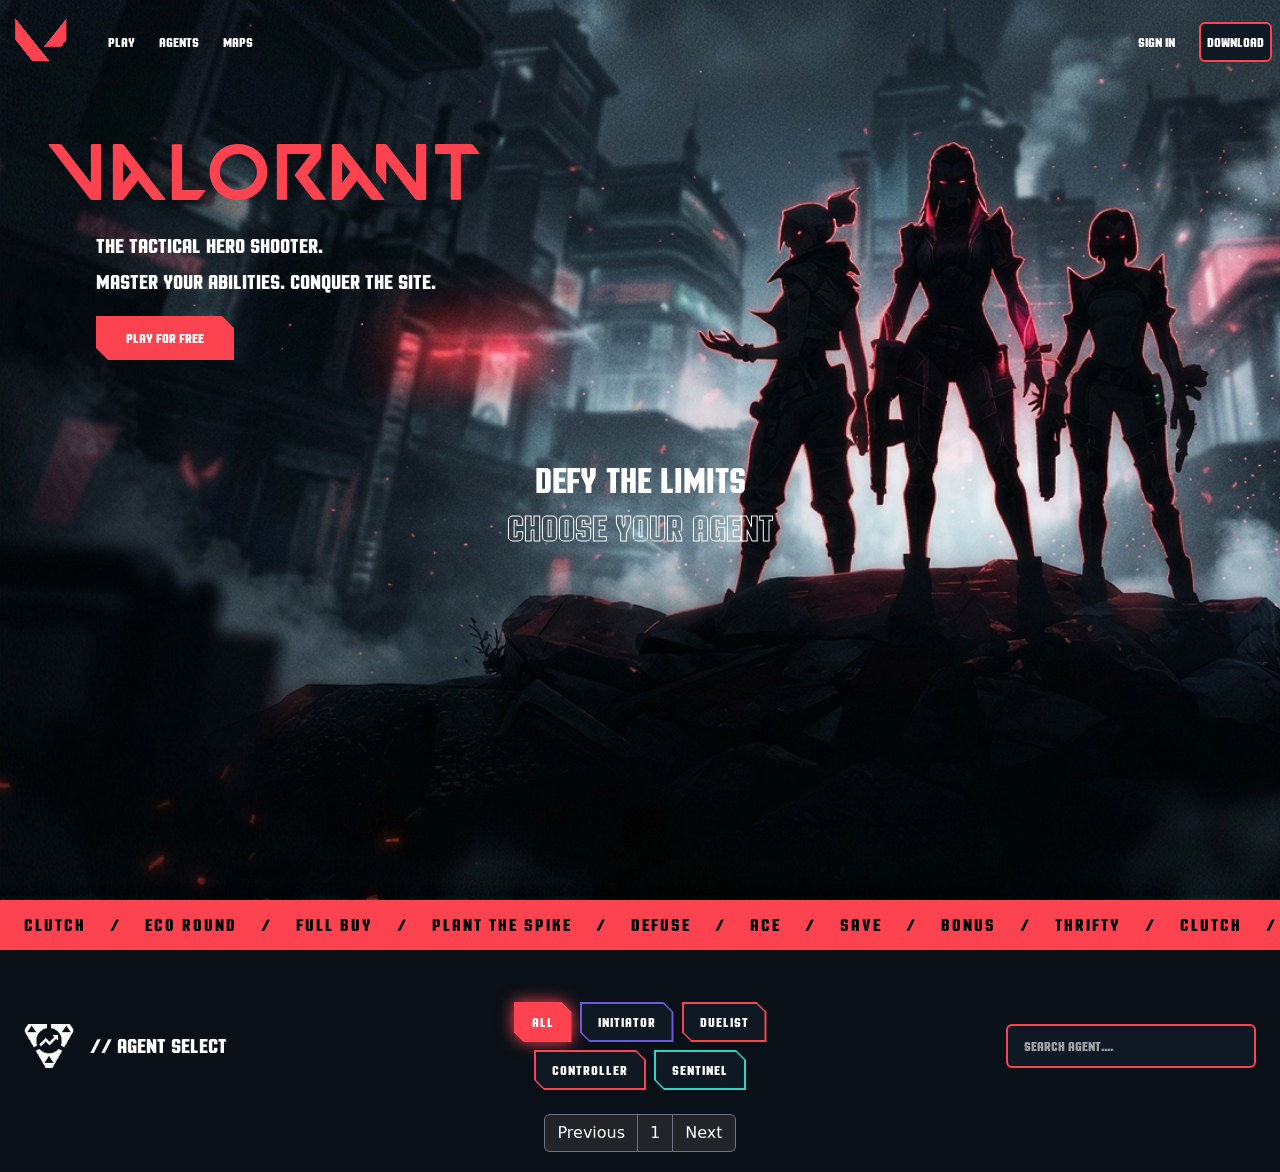
==== API/index.html @ 7e6aedd6 "renamed the folder" ====
<!doctype html>
<html lang="en">

<head>
  <meta charset="utf-8">
  <meta name="viewport" content="width=device-width, initial-scale=1">
  <title>Valorant API</title>
  <link href="https://cdn.jsdelivr.net/npm/bootstrap@5.3.8/dist/css/bootstrap.min.css" rel="stylesheet"
    integrity="sha384-sRIl4kxILFvY47J16cr9ZwB07vP4J8+LH7qKQnuqkuIAvNWLzeN8tE5YBujZqJLB" crossorigin="anonymous">
  <link href="https://fonts.googleapis.com/css2?family=Rajdhani:wght@300;400;500;600;700&display=swap" rel="stylesheet">
  <link rel="stylesheet" href="style.css">

</head>

<body>
  <div class="container-fluid hero-section px-0 overflow-hidden min-vh-100">
    <div class="nav d-flex justify-content-between align-items-center">
      <div class="left-nav d-flex align-items-center gap-4">
        <img src="images/valorant-logo.png">
        <a href="#Play">PLAY</a>
        <a href="#Agents">AGENTS</a>
        <a href="#Maps">MAPS</a>
      </div>

      <div class="right-nav d-flex align-items-center gap-4 p-2">
        <a href="#Signin">SIGN IN</a>
        <button class="download-btn">DOWNLOAD</button>
      </div>
    </div>

    <div class="hero-content p-5">
      <h1 class="title  mb-0">Valorant</h1>
      <p class="fs-4 ps-5 mb-0">THE TACTICAL HERO SHOOTER.</p>
      <p class="fs-4 ps-5 mb-0">MASTER YOUR ABILITIES. CONQUER THE SITE.</p>
      <a href="#play" active class="play text-decoration-none">PLAY FOR FREE</a>
    </div>

    <div class="hero-bottom text-center">
      <h1 class="text-white mb-0" style="font-family: 'Motion-control';">DEFY THE LIMITS</h1>
      <h1 class="outline">CHOOSE YOUR AGENT</h1>
    </div>
  </div>

  <div class="horizontal-scroll-section mb-5">
    <div class="horizontal-track">
      <div class="horizontal-content">
        <span>CLUTCH</span> <span class="slash">/</span>
        <span>ECO ROUND</span> <span class="slash">/</span>
        <span>FULL BUY</span> <span class="slash">/</span>
        <span>PLANT THE SPIKE</span> <span class="slash">/</span>
        <span>DEFUSE</span> <span class="slash">/</span>
        <span>ACE</span> <span class="slash">/</span>
        <span>SAVE</span> <span class="slash">/</span>
        <span>BONUS</span> <span class="slash">/</span>
        <span>THRIFTY</span> <span class="slash">/</span>
      </div>

      <div class="horizontal-content">
        <span>CLUTCH</span> <span class="slash">/</span>
        <span>ECO ROUND</span> <span class="slash">/</span>
        <span>FULL BUY</span> <span class="slash">/</span>
        <span>PLANT THE SPIKE</span> <span class="slash">/</span>
        <span>DEFUSE</span> <span class="slash">/</span>
        <span>ACE</span> <span class="slash">/</span>
        <span>SAVE</span> <span class="slash">/</span>
        <span>BONUS</span> <span class="slash">/</span>
        <span>THRIFTY</span> <span class="slash">/</span>
      </div>
    </div>
  </div>

  <div class="agent-select container-fluid px-4 py-1">
    <div class="row align-items-center g-3">

      <div class="col-4 d-flex align-items-center gap-3">
        <img src="images/spike.png" style="width: 50px; height: 50px;">
        <h1 class="mb-0 text-white" style="font-family: 'Motion-control'; font-size: 1.5rem;">// AGENT SELECT</h1>
      </div>

      <div class="col-4">
        <div class="role-wrap d-flex flex-wrap justify-content-center gap-2 mx-auto" style="max-width: 360px;">
          <button class="role-btn active" data-role="all"><span>ALL</span></button>
          <button class="role-btn initiator" data-role="initiator"><span>INITIATOR</span></button>
          <button class="role-btn duelist" data-role="duelist"><span>DUELIST</span></button>
          <button class="role-btn controller" data-role="controller"><span>CONTROLLER</span></button>
          <button class="role-btn sentinel" data-role="sentinel"><span>SENTINEL</span></button>
        </div>
      </div>

      <div class="col-4 d-flex">
        <input type="search" class="form-control agent-search ms-auto" id="search" placeholder="SEARCH AGENT....">
      </div>

      <div class="container mt-4">
        <div class="row g-4" id="parent">

        </div>

        <nav class="mt-4 d-flex justify-content-center">
          <ul class="pagination">
            <li class="page-item"><a class="page-link bg-dark text-white border-secondary" style="cursor: pointer;"
                onclick="prev()">Previous</a></li>
            <li class="page-item"><a class="page-link bg-dark text-white border-secondary" id="currentpage">1</a></li>
            <li class="page-item"><a class="page-link bg-dark text-white border-secondary" style="cursor: pointer;"
                onclick="next()">Next</a></li>
          </ul>
        </nav>
      </div>
    </div>
  </div>

  <div class="modal fade" id="agentModal" tabindex="-1" aria-hidden="true">
    <div class="modal-dialog modal-dialog-centered modal-lg">
      <div class="modal-content agent-modal" id="agentModalContent">

        <button class="close-x" data-bs-dismiss="modal">X</button>

        <div class="row g-0 align-items-center">

          <div class="col-5">
            <div class="modal-portrait">
              <div class="bg-name" id="mBgName"></div>
              <img id="mPortrait" src="" alt="">
            </div>
          </div>

          <div class="col-7 p-4 pe-5">
            <div class="d-flex align-items-center gap-3 mb-2">
              <div class="role-pill">
                <img id="mRoleIcon" src="" alt="">
                <span id="mRole"></span>
              </div>
              <div class="agent-no" id="mNumber"></div>
            </div>

            <h2 class="m-name" id="mName"></h2>
            <p class="m-desc" id="mDesc"></p>

            <div class="m-heading">// Tactical Abilities</div>
            <div class="ability-row" id="mAbilityRow"></div>

            <div class="ability-info">
              <div class="d-flex justify-content-between align-items-center mb-2">
                <div class="ability-name" id="mAbilityName"></div>
                <div class="ability-tag" id="mAbilityTag"></div>
              </div>
              <p class="ability-desc" id="mAbilityDesc"></p>
            </div>
          </div>

        </div>
      </div>
    </div>
  </div>

  <script src="https://cdn.jsdelivr.net/npm/bootstrap@5.3.8/dist/js/bootstrap.bundle.min.js"
    integrity="sha384-FKyoEForCGlyvwx9Hj09JcYn3nv7wiPVlz7YYwJrWVcXK/BmnVDxM+D2scQbITxI"
    crossorigin="anonymous"></script>

  <script src="index.js"></script>
</body>

</html>
---- API/style.css ----
* {
    padding: 0;
    margin: 0;
}

body {
    background-color: #0A1017;
}

body::-webkit-scrollbar {
    display: none;
}

@font-face {
    font-family: 'Motion-control';
    src: url('fonts/motion-control/MotionControl-Bold.otf') format('opentype');
}

@font-face {
    font-family: 'Valorant';
    src: url('fonts/valorant/Valorant Font.ttf') format('truetype');
}

.rajdhani-regular {
    font-family: "Rajdhani", sans-serif;
    font-weight: 400;
    font-style: normal;
}

.hero-section {
    background-image: url("images/hero-bg.png");
    background-size: cover;
}

.nav a {
    font-family: 'Motion-control';
    text-decoration: none;
    color: white;
    font-size: 1rem;
    position: relative;
}

.nav a::after {
    content: "";
    position: absolute;
    width: 0;
    height: 2px;
    bottom: -1px;
    left: 0;
    background-color: #FE4350;
    transition: width 0.3s ease-in-out;
}

.nav a:hover::after {
    width: 100%;
}

.download-btn {
    display: inline-block;
    background-color: #0f1923;
    color: #ffffff;
    font-family: 'Motion-control';
    font-size: 1rem;
    padding: 6px;
    border: 2px solid #FE4350;
    border-radius: 6px;
    text-align: center;
    transition: all 0.2s ease-in-out;
}

.download-btn:hover {
    background-color: #FE4350;
    color: #ffffff;
}

.title {
    font-family: 'Valorant';
    font-size: 5rem;
    color: #FE4350;
}

p {
    font-family: 'Motion-control';
    color: white;
}

.play {
    display: inline-block;
    background-color: #FE4350;
    color: #ffffff;
    font-family: 'Motion-control';
    margin-top: 1rem;
    margin-left: 3rem;
    font-size: 1rem;
    padding: 10px 30px;
    text-align: center;
    clip-path: polygon(0 0, calc(100% - 12px) 0, 100% 12px, 100% 100%, 12px 100%, 0 calc(100% - 12px));
    transition: background-color 0.2s ease-in-out, transform 0.2s ease-in-out;
}


.hero-bottom {
    margin-top: 3rem;
}

.outline {
    font-family: 'Motion-control';
    color: transparent;
    -webkit-text-stroke: 1px #ffffff;
}

.horizontal-scroll-section {
    background-color: #FE4350;
    overflow: hidden;
    white-space: nowrap;
    padding: 10px 0;
    width: 100%;
}

.horizontal-track {
    display: flex;
    width: max-content;
    animation: marquee 18s linear infinite;
}

.horizontal-content {
    display: flex;
    align-items: center;
    gap: 1.5rem;
    font-family: 'Motion-control';
    font-size: 1.25rem;
    color: black;
    letter-spacing: 2px;
    flex-shrink: 0;
    padding-left: 1.5rem;
}

@keyframes marquee {
    0% {
        transform: translateX(0%);
    }

    100% {
        transform: translateX(-10%);
    }
}

.role-btn {
    --c: #FE4350;
    --cut: 10px;
    --shape: polygon(0 0,
            calc(100% - var(--cut)) 0,
            100% var(--cut),
            100% 100%,
            var(--cut) 100%,
            0 calc(100% - var(--cut)));

    position: relative;
    isolation: isolate;
    display: inline-flex;
    align-items: center;
    gap: 8px;
    padding: 8px 18px;
    background: transparent;
    border: none;
    color: #ffffff;
    font-family: 'Motion-control';
    font-size: 1rem;
    letter-spacing: 1px;
    transition: filter 0.2s ease-in-out;
}

.role-btn::before {
    content: "";
    position: absolute;
    inset: 0;
    z-index: -2;
    background: var(--c);
    clip-path: var(--shape);
}

.role-btn::after {
    content: "";
    position: absolute;
    inset: 2px;
    z-index: -1;
    background: #0f1923;
    clip-path: polygon(0 0,
            calc(100% - 8px) 0,
            100% 8px,
            100% 100%,
            8px 100%,
            0 calc(100% - 8px));
    transition: background 0.2s ease-in-out;
}

.role-btn img {
    height: 20px;
}

.role-btn.initiator {
    --c: #6b5bd6;
}

.role-btn.duelist {
    --c: #FE4350;
}

.role-btn.controller {
    --c: #FE4350;
}

.role-btn.sentinel {
    --c: #2fd4c4;
}

.role-btn:hover {
    filter: drop-shadow(0 0 6px var(--c));
}

.role-btn.active::after {
    background: var(--c);
}

.role-btn.active {
    filter: drop-shadow(0 0 8px var(--c));
}

.agent-search {
  width: 250px; 
  height: auto;
  background-color: #0f1923;
  color: #ffffff;
  font-family: 'Motion-control', sans-serif;
  font-size: 1rem;
  padding: 8px 16px;
  border: 2px solid #FE4350;
  border-radius: 6px;
  transition: all 0.2s ease-in-out;
}

.agent-search::placeholder {
  color: rgba(255, 255, 255, 0.6);
  font-family: 'Motion-control', sans-serif;
}

.agent-search:focus {
  background-color: #0f1923;
  color: #ffffff;
  border-color: #FE4350;
  box-shadow: 0 0 10px rgba(254, 67, 80, 0.5);
  outline: none;
}

.agent-card {
    position: relative;
    overflow: hidden;
    aspect-ratio: 3 / 4;
    border: 1px solid var(--role);
    border-radius: 4px;
    cursor: pointer;
    background:
        linear-gradient(120deg, transparent 0 30%, var(--accent-soft) 30% 75%, transparent 75% 100%),
        #181b24;
}

.agent-card .bg-name {
    position: absolute;
    top: 0;
    right: 6px;
    height: 100%;
    display: flex;
    justify-content: center;
    align-items: center;
    writing-mode: vertical-rl;
    font-size: 3.6rem;
    font-weight: 800;
    line-height: 1;
    letter-spacing: 0.05em;
    text-transform: uppercase;
    color: transparent;
    -webkit-text-stroke: 1px rgba(255, 255, 255, 0.35);
    z-index: 1;
    opacity: 50%;
}

.agent-card .agent-img {
    position: absolute;
    bottom: 0;
    left: 50%;
    transform: translateX(-50%);
    height: 100%;
    width: auto;
    max-width: none;
    z-index: 2;
}

.agent-card .role {
    position: absolute;
    top: 12px;
    right: 14px;
    display: flex;
    align-items: center;
    gap: 6px;
    color: #fff;
    font-weight: 800;
    letter-spacing: 0.05em;
    text-transform: uppercase;
    text-shadow: 0 2px 6px rgba(0, 0, 0, 0.6);
    z-index: 3;
}

.agent-card .role-icon {
    width: 18px;
    height: 18px;
    filter: brightness(0) invert(1);
}

.agent-card .name {
    position: absolute;
    left: 10px;
    bottom: 10px;
    color: #fff;
    font-size: 1.4rem;
    font-weight: 800;
    text-transform: uppercase;
    padding-bottom: 2px;
    border-bottom: 3px solid var(--accent);
    text-shadow: 0 2px 6px rgba(0, 0, 0, 0.6);
    z-index: 3;
}

.agent-modal {
    position: relative;
    overflow: hidden;
    color: #fff;
    border: 1px solid var(--role);
    border-radius: 8px;
    background:
        radial-gradient(circle at 20% 30%, var(--accent-soft), transparent 55%),
        #12151d;
}

.agent-modal .close-x {
    position: absolute;
    top: 14px;
    right: 20px;
    z-index: 5;
    background: none;
    border: none;
    color: #fff;
    font-family: 'Motion-control';
    font-size: 1.3rem;
}

.agent-modal .close-x:hover {
    color: var(--role);
}

.agent-modal .sound-btn {
    position: absolute;
    top: 14px;
    left: 18px;
    z-index: 5;
    background: none;
    border: none;
    opacity: 0.9;
    transition: transform 0.15s ease-in-out;
}

.agent-modal .sound-btn:hover {
    transform: scale(1.1);
}

.modal-portrait {
    position: relative;
    height: 420px;
    overflow: hidden;
}

.modal-portrait .bg-name {
    position: absolute;
    top: 0;
    right: 6px;
    height: 100%;
    display: flex;
    justify-content: center;
    align-items: center;
    writing-mode: vertical-rl;
    font-family: 'Motion-control';
    font-size: 3.2rem;
    letter-spacing: 0.05em;
    text-transform: uppercase;
    color: transparent;
    -webkit-text-stroke: 1px rgba(255, 255, 255, 0.35);
    z-index: 1;
}

.modal-portrait img {
    position: absolute;
    bottom: 0;
    left: 50%;
    transform: translateX(-50%);
    height: 95%;
    width: auto;
    max-width: none;
    z-index: 2;
}

.role-pill {
    display: inline-flex;
    align-items: center;
    gap: 6px;
    padding: 3px 12px;
    border: 1px solid var(--role);
    border-radius: 6px;
    background: #0f1923;
    font-family: 'Motion-control';
    font-size: 0.8rem;
    letter-spacing: 0.05em;
    text-transform: uppercase;
}

.role-pill img {
    width: 16px;
    height: 16px;
    filter: brightness(0) invert(1);
}

.agent-no {
    font-family: 'Motion-control';
    font-size: 1.2rem;
    color: #9aa3b2;
}

.m-name {
    font-family: 'Motion-control';
    font-size: 2rem;
    text-transform: uppercase;
    margin-bottom: 10px;
}

.m-desc {
    font-size: 0.8rem;
    line-height: 1.5;
    color: #b6bcc8;
    margin-bottom: 18px;
    font-family: "Rajdhani", sans-serif;
}

.m-heading {
    font-family: 'Motion-control';
    font-size: 1.3rem;
    margin-bottom: 14px;
}

.ability-row {
    display: flex;
    justify-content: center;
    gap: 18px;
    margin-bottom: 18px;
}

.ability-icon {
    width: 54px;
    height: 54px;
    padding: 8px;
    border: 2px solid transparent;
    border-radius: 50%;
    cursor: pointer;
    opacity: 0.55;
    transition: all 0.2s ease-in-out;
}

.ability-icon:hover {
    opacity: 1;
}

.ability-icon.active {
    opacity: 1;
    border-color: #fff;
    box-shadow: 0 0 14px var(--role);
}

.ability-info {
    padding: 0 8px;
}

.ability-name {
    font-family: 'Motion-control';
    font-size: 1rem;
    letter-spacing: 0.05em;
    text-transform: uppercase;
}

.ability-tag {
    padding: 2px 16px;
    border-radius: 6px;
    background: #2a2d38;
    font-family: 'Motion-control';
    font-size: 0.85rem;
    letter-spacing: 0.05em;
}

.ability-tag.ultimate {
    background: #FE4350;
    box-shadow: 0 0 12px #FE4350;
}

.ability-desc {
    font-size: 0.72rem;
    line-height: 1.5;
    color: #b6bcc8;
    font-family: "Rajdhani", sans-serif;
}
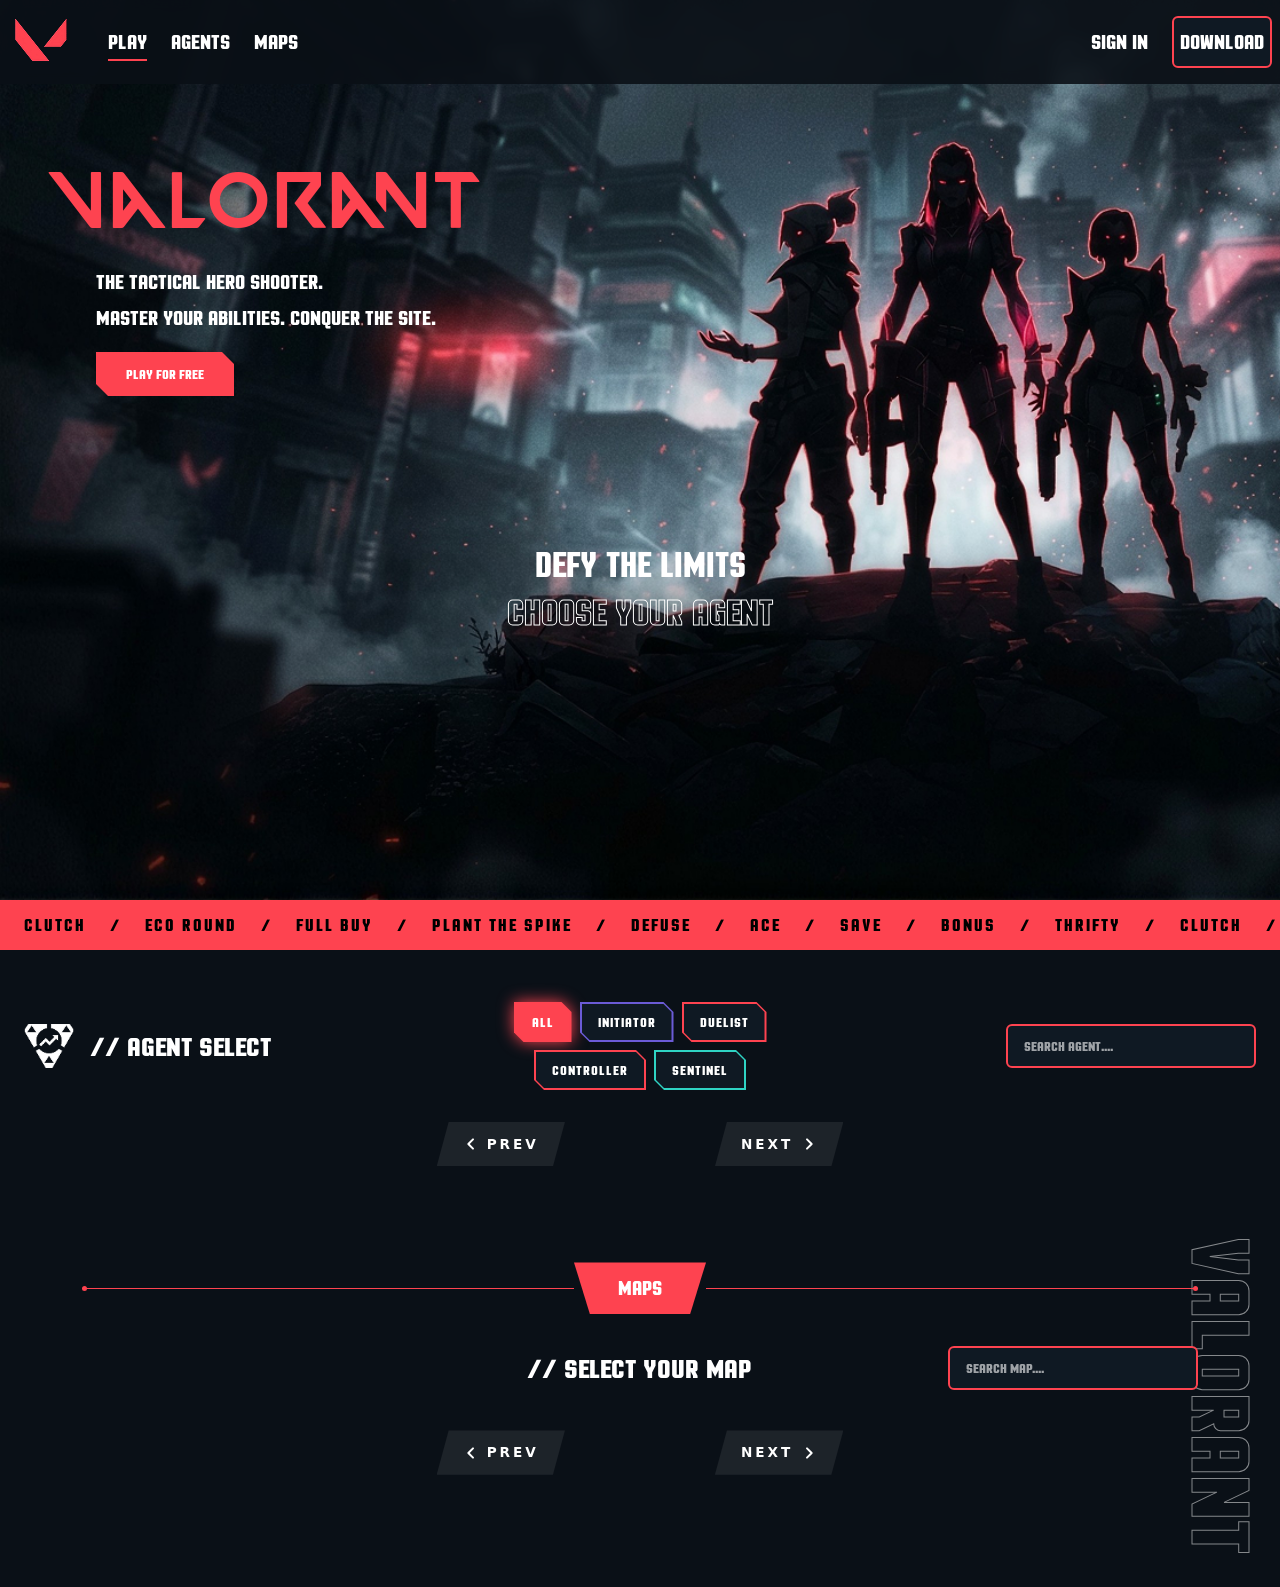
==== commit e39bea36: "finish map section" ====
--- a/API/index.html
+++ b/API/index.html
@@ -13,7 +13,7 @@
 </head>
 
 <body>
-  <div class="container-fluid hero-section px-0 overflow-hidden min-vh-100">
+  <div class="container-fluid hero-section px-0 overflow-hidden min-vh-100" id="Play">
     <div class="nav d-flex justify-content-between align-items-center">
       <div class="left-nav d-flex align-items-center gap-4">
         <img src="images/valorant-logo.png">
@@ -29,10 +29,10 @@
     </div>
 
     <div class="hero-content p-5">
-      <h1 class="title  mb-0">Valorant</h1>
+      <h1 class="title  mt-5">Valorant</h1>
       <p class="fs-4 ps-5 mb-0">THE TACTICAL HERO SHOOTER.</p>
       <p class="fs-4 ps-5 mb-0">MASTER YOUR ABILITIES. CONQUER THE SITE.</p>
-      <a href="#play" active class="play text-decoration-none">PLAY FOR FREE</a>
+      <a href="#Agents" class="play text-decoration-none">PLAY FOR FREE</a>
     </div>
 
     <div class="hero-bottom text-center">
@@ -69,12 +69,12 @@
     </div>
   </div>
 
-  <div class="agent-select container-fluid px-4 py-1">
+  <div class="agent-select container-fluid px-4 py-1" id="Agents">
     <div class="row align-items-center g-3">
 
       <div class="col-4 d-flex align-items-center gap-3">
         <img src="images/spike.png" style="width: 50px; height: 50px;">
-        <h1 class="mb-0 text-white" style="font-family: 'Motion-control'; font-size: 1.5rem;">// AGENT SELECT</h1>
+        <h1 class="mb-0 text-white" style="font-family: 'Motion-control'; font-size: 2rem;">// AGENT SELECT</h1>
       </div>
 
       <div class="col-4">
@@ -96,15 +96,65 @@
 
         </div>
 
-        <nav class="mt-4 d-flex justify-content-center">
-          <ul class="pagination">
-            <li class="page-item"><a class="page-link bg-dark text-white border-secondary" style="cursor: pointer;"
-                onclick="prev()">Previous</a></li>
-            <li class="page-item"><a class="page-link bg-dark text-white border-secondary" id="currentpage">1</a></li>
-            <li class="page-item"><a class="page-link bg-dark text-white border-secondary" style="cursor: pointer;"
-                onclick="next()">Next</a></li>
-          </ul>
-        </nav>
+        <div class="pager">
+          <button class="pager-btn" onclick="prev()" aria-label="Previous page">
+            <svg viewBox="0 0 24 24">
+              <path d="M15 5l-7 7 7 7" />
+            </svg>
+            <span>PREV</span>
+          </button>
+
+          <div class="pager-count" id="currentpage"></div>
+
+          <button class="pager-btn" onclick="next()" aria-label="Next page">
+            <span>NEXT</span>
+            <svg viewBox="0 0 24 24">
+              <path d="M9 5l7 7-7 7" />
+            </svg>
+          </button>
+        </div>
+      </div>
+    </div>
+  </div>
+
+  <div class="maps-section" id="Maps">
+    <div class="maps-watermark">VALORANT</div>
+
+    <div class="container position-relative" style="z-index: 1;">
+      <div class="maps-head">
+        <span class="maps-line"></span>
+        <span class="maps-tab">MAPS</span>
+        <span class="maps-line"></span>
+      </div>
+
+      <div class="row align-items-center g-3 mt-3">
+        <div class="col-4"></div>
+        <div class="col-4 text-center">
+          <h1 class="maps-title mb-0" style="font-size: 2rem;">// SELECT YOUR MAP</h1>
+        </div>
+        <div class="col-4 d-flex">
+          <input type="search" class="form-control agent-search ms-auto" id="searchMap" placeholder="SEARCH MAP....">
+        </div>
+      </div>
+
+      <div class="row g-4 mt-2" id="mapParent"></div>
+
+      <div class="pager">
+        <button class="pager-btn" onclick="prevMap()" aria-label="Previous page">
+          <svg viewBox="0 0 24 24">
+            <path d="M15 5l-7 7 7 7" />
+          </svg>
+          <span>PREV</span>
+        </button>
+
+        <div class="pager-count" id="mapPage"></div>
+
+        <button class="pager-btn" onclick="nextMap()" aria-label="Next page">
+          <span>NEXT</span>
+          <svg viewBox="0 0 24 24">
+            <path d="M9 5l7 7-7 7" />
+          </svg>
+        </button>
       </div>
     </div>
   </div>
@@ -153,6 +203,32 @@
     </div>
   </div>
 
+  <div class="modal fade" id="mapModal" tabindex="-1" aria-hidden="true">
+    <div class="modal-dialog modal-dialog-centered modal-lg">
+      <div class="modal-content map-modal" id="mapModalContent">
+        <button class="close-x" data-bs-dismiss="modal">X</button>
+
+        <div class="d-flex justify-content-between align-items-center mb-3 pe-4">
+          <h2 class="map-m-name mb-0" id="mapMName"></h2>
+          <div class="map-m-coords" id="mapMCoords"></div>
+        </div>
+
+        <div class="row g-3">
+          <div class="col-6">
+            <div class="map-panel">
+              <div class="map-site" id="mapMSite"></div>
+              <img id="mapMIcon" src="" alt="">
+            </div>
+          </div>
+          <div class="col-6">
+            <div class="m-heading">// CALLOUTS</div>
+            <div class="map-panel callout-box" id="mapMCallouts"></div>
+          </div>
+        </div>
+      </div>
+    </div>
+  </div>
+
   <script src="https://cdn.jsdelivr.net/npm/bootstrap@5.3.8/dist/js/bootstrap.bundle.min.js"
     integrity="sha384-FKyoEForCGlyvwx9Hj09JcYn3nv7wiPVlz7YYwJrWVcXK/BmnVDxM+D2scQbITxI"
     crossorigin="anonymous"></script>
--- a/API/style.css
+++ b/API/style.css
@@ -1,6 +1,10 @@
 * {
     padding: 0;
     margin: 0;
+}
+
+html {
+    scroll-behavior: smooth;
 }
 
 body {
@@ -27,16 +31,32 @@
     font-style: normal;
 }
 
+#Agents,
+#Maps {
+    scroll-margin-top: 70px;
+}
+
 .hero-section {
     background-image: url("images/hero-bg.png");
     background-size: cover;
+    padding-top: 64px;
+}
+
+.nav {
+    position: fixed;
+    top: 0;
+    left: 0;
+    width: 100%;
+    z-index: 1000;
+    background: rgba(10, 16, 23, 0.9);
+    backdrop-filter: blur(6px);
 }
 
 .nav a {
     font-family: 'Motion-control';
     text-decoration: none;
     color: white;
-    font-size: 1rem;
+    font-size: 1.5rem;
     position: relative;
 }
 
@@ -51,7 +71,8 @@
     transition: width 0.3s ease-in-out;
 }
 
-.nav a:hover::after {
+.nav a:hover::after,
+.nav a.active::after {
     width: 100%;
 }
 
@@ -60,7 +81,7 @@
     background-color: #0f1923;
     color: #ffffff;
     font-family: 'Motion-control';
-    font-size: 1rem;
+    font-size: 1.5rem;
     padding: 6px;
     border: 2px solid #FE4350;
     border-radius: 6px;
@@ -100,7 +121,7 @@
 
 
 .hero-bottom {
-    margin-top: 3rem;
+    margin-top: 6rem;
 }
 
 .outline {
@@ -325,7 +346,6 @@
     font-weight: 800;
     text-transform: uppercase;
     padding-bottom: 2px;
-    border-bottom: 3px solid var(--accent);
     text-shadow: 0 2px 6px rgba(0, 0, 0, 0.6);
     z-index: 3;
 }
@@ -513,3 +533,302 @@
     color: #b6bcc8;
     font-family: "Rajdhani", sans-serif;
 }
+
+.pager {
+    display: flex;
+    align-items: center;
+    justify-content: center;
+    gap: 20px;
+    margin: 32px 0;
+}
+
+.pager-btn {
+    display: flex;
+    align-items: center;
+    gap: 8px;
+    padding: 12px 26px;
+    background: transparent;
+    color: #fff;
+    border: none;
+    font-weight: 700;
+    letter-spacing: 3px;
+    font-size: 0.85rem;
+    cursor: pointer;
+    position: relative;
+    isolation: isolate;
+    clip-path: polygon(12px 0, 100% 0, calc(100% - 12px) 100%, 0 100%);
+    transition: color 0.2s, transform 0.15s;
+}
+
+
+.pager-btn::before {
+    content: "";
+    position: absolute;
+    inset: 0;
+    background: rgba(255, 255, 255, 0.08);
+    z-index: -2;
+}
+
+.pager-btn::after {
+    content: "";
+    position: absolute;
+    inset: 0;
+    background: #FE4350;
+    transform: translateX(-101%);
+    transition: transform 0.25s ease;
+    z-index: -1;
+}
+
+.pager-btn:hover::after { transform: translateX(0); }
+.pager-btn:active { transform: scale(0.96); }
+
+.pager-btn svg {
+    width: 16px;
+    height: 16px;
+    fill: none;
+    stroke: currentColor;
+    stroke-width: 3;
+    stroke-linecap: round;
+    stroke-linejoin: round;
+}
+
+.pager-count {
+    min-width: 110px;
+    text-align: center;
+    color: rgba(255, 255, 255, 0.45);
+    font-size: 1rem;
+    letter-spacing: 2px;
+}
+
+.pager-count b {
+    color: #fff;
+    font-size: 2rem;
+    font-weight: 800;
+    margin-right: 6px;
+}
+
+.maps-section {
+    position: relative;
+    overflow: hidden;
+    padding: 60px 0 80px;
+}
+
+.maps-watermark {
+    position: absolute;
+    right: 10px;
+    top: 50%;
+    transform: translateY(-50%);
+    writing-mode: vertical-rl;
+    font-family: 'Motion-control';
+    font-size: 6rem;
+    line-height: 1;
+    color: transparent;
+    -webkit-text-stroke: 1px rgba(255, 255, 255, 0.5);
+    pointer-events: none;
+    z-index: 0;
+}
+
+.maps-head {
+    display: flex;
+    align-items: center;
+}
+
+.maps-line {
+    flex: 1;
+    height: 1px;
+    background: #FE4350;
+    position: relative;
+}
+
+.maps-line::before {
+    content: "";
+    position: absolute;
+    top: -2px;
+    width: 5px;
+    height: 5px;
+    border-radius: 50%;
+    background: #FE4350;
+}
+
+.maps-line:first-child::before {
+    left: 0;
+}
+
+.maps-line:last-child::before {
+    right: 0;
+}
+
+.maps-tab {
+    background: #FE4350;
+    color: #fff;
+    font-family: 'Motion-control';
+    font-size: 1.5rem;
+    padding: 8px 44px;
+    clip-path: polygon(0 0, 100% 0, calc(100% - 16px) 100%, 16px 100%);
+}
+
+.maps-title {
+    font-family: 'Motion-control';
+    color: #fff;
+    font-size: 1.3rem;
+}
+
+.map-card {
+    position: relative;
+    overflow: hidden;
+    aspect-ratio: 16 / 9;
+    border: 1px solid rgba(255, 255, 255, 0.2);
+    border-radius: 6px;
+    cursor: pointer;
+    background: #181b24;
+    transition: border-color 0.2s ease-in-out, box-shadow 0.2s ease-in-out;
+}
+
+.map-card::after {
+    content: "";
+    position: absolute;
+    inset: 0;
+    background: linear-gradient(to top, rgba(10, 16, 23, 0.85), transparent 55%);
+}
+
+.map-card:hover {
+    border-color: #FE4350;
+    box-shadow: 0 0 12px rgba(254, 67, 80, 0.5);
+}
+
+.map-img {
+    width: 100%;
+    height: 100%;
+    object-fit: cover;
+    transition: transform 0.3s ease-in-out;
+}
+
+.map-card:hover .map-img {
+    transform: scale(1.05);
+}
+
+.map-coords {
+    position: absolute;
+    top: 8px;
+    left: 8px;
+    z-index: 2;
+    padding: 2px 6px;
+    border-radius: 3px;
+    background: rgba(10, 16, 23, 0.8);
+    color: #fff;
+    font-family: "Rajdhani";
+    font-size: .8rem;
+}
+
+.map-name {
+    position: absolute;
+    left: 10px;
+    bottom: 8px;
+    z-index: 2;
+    color: #fff;
+    font-family: 'Motion-control';
+    font-size: 1.3rem;
+    text-transform: uppercase;
+}
+
+.map-icon {
+    position: absolute;
+    right: 10px;
+    bottom: 10px;
+    z-index: 2;
+    width: 20px;
+    height: 20px;
+    fill: none;
+    stroke: rgba(255, 255, 255, 0.7);
+    stroke-width: 2;
+    stroke-linejoin: round;
+    stroke-linecap: round;
+}
+
+.map-modal {
+    position: relative;
+    overflow: hidden;
+    color: #fff;
+    padding: 28px;
+    border: 1px solid rgba(255, 255, 255, 0.15);
+    border-radius: 8px;
+    background-color: #12151d;
+    background-size: cover;
+    background-position: center;
+}
+
+.map-modal .close-x {
+    position: absolute;
+    top: 8px;
+    right: 14px;
+    z-index: 5;
+    background: none;
+    border: none;
+    color: #fff;
+    font-family: 'Motion-control';
+    font-size: 1.1rem;
+}
+
+.map-modal .close-x:hover {
+    color: #FE4350;
+}
+
+.map-m-name {
+    font-family: 'Motion-control';
+    font-size: 2.2rem;
+    text-transform: uppercase;
+}
+
+.map-m-coords {
+    font-family: "Rajdhani";
+    font-size: 1.5rem;
+}
+
+.map-panel {
+    position: relative;
+    height: 280px;
+    padding: 16px;
+    border: 1px solid rgba(255, 255, 255, 0.25);
+    border-radius: 6px;
+    background: rgba(15, 25, 35, 0.55);
+    backdrop-filter: blur(4px);
+    display: flex;
+    justify-content: center;
+    align-items: center;
+}
+
+.map-panel img {
+    max-width: 100%;
+    max-height: 100%;
+    object-fit: contain;
+}
+
+.map-site {
+    position: absolute;
+    top: 10px;
+    right: 14px;
+    font-family: 'Motion-control';
+    font-size: 0.75rem;
+    color: #9aa3b2;
+    text-transform: uppercase;
+}
+
+.callout-box {
+    height: 232px;
+    align-items: flex-start;
+    justify-content: flex-start;
+    flex-wrap: wrap;
+    gap: 8px;
+    overflow-y: auto;
+}
+
+.callout-chip {
+    height: fit-content;
+    padding: 3px 10px;
+    border: 1px solid rgba(255, 255, 255, 0.35);
+    border-radius: 4px;
+    background: #0f1923;
+    color: #fff;
+    font-family: "Rajdhani", sans-serif;
+    font-size: 0.7rem;
+}
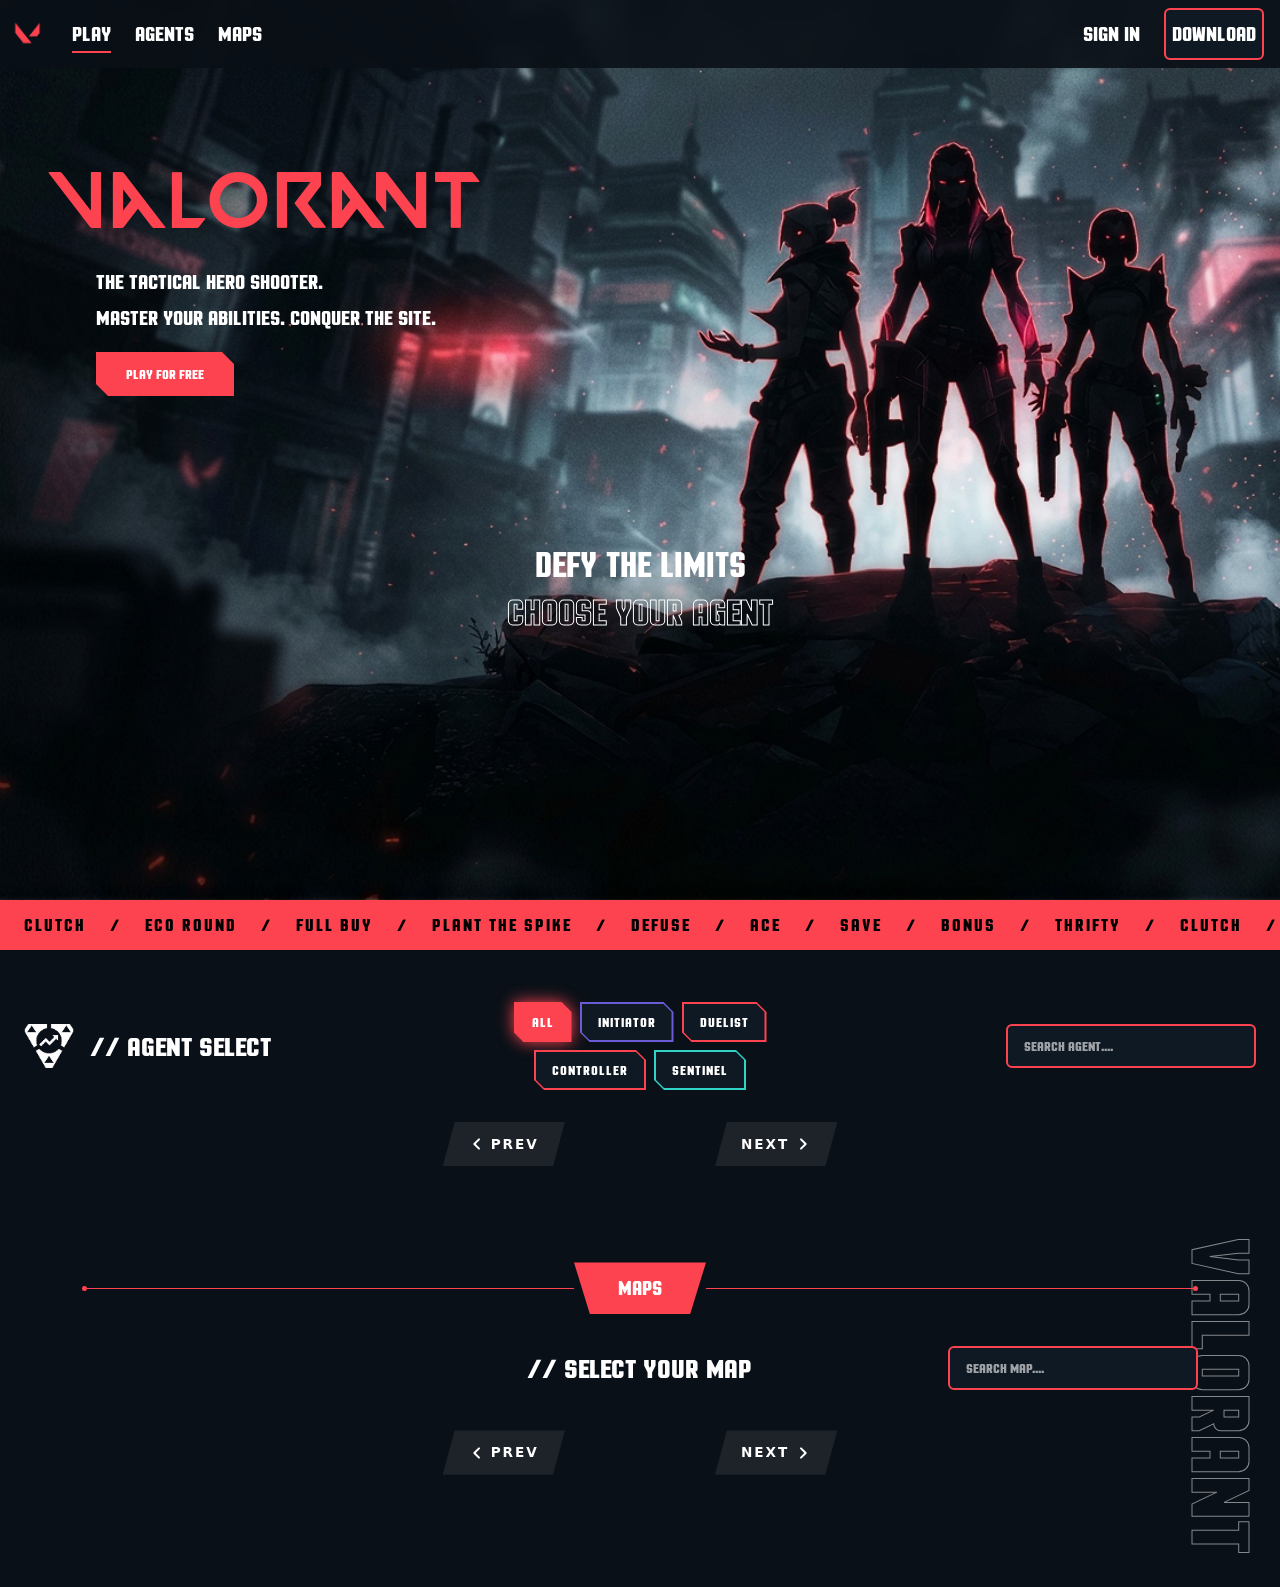
==== commit 3e24ff8a: "reponsiveness 90%" ====
--- a/API/index.html
+++ b/API/index.html
@@ -14,28 +14,28 @@
 
 <body>
   <div class="container-fluid hero-section px-0 overflow-hidden min-vh-100" id="Play">
-    <div class="nav d-flex justify-content-between align-items-center">
-      <div class="left-nav d-flex align-items-center gap-4">
+    <div class="nav d-flex flex-wrap justify-content-between align-items-center gap-1 px-2">
+      <div class="left-nav d-flex align-items-center gap-2 gap-md-4">
         <img src="images/valorant-logo.png">
         <a href="#Play">PLAY</a>
         <a href="#Agents">AGENTS</a>
         <a href="#Maps">MAPS</a>
       </div>
 
-      <div class="right-nav d-flex align-items-center gap-4 p-2">
+      <div class="right-nav d-flex align-items-center gap-2 gap-md-4 p-2">
         <a href="#Signin">SIGN IN</a>
         <button class="download-btn">DOWNLOAD</button>
       </div>
     </div>
 
-    <div class="hero-content p-5">
-      <h1 class="title  mt-5">Valorant</h1>
-      <p class="fs-4 ps-5 mb-0">THE TACTICAL HERO SHOOTER.</p>
-      <p class="fs-4 ps-5 mb-0">MASTER YOUR ABILITIES. CONQUER THE SITE.</p>
-      <a href="#Agents" class="play text-decoration-none">PLAY FOR FREE</a>
-    </div>
-
-    <div class="hero-bottom text-center">
+    <div class="hero-content p-3 p-md-5 text-center text-md-start">
+      <h1 class="title mt-5">Valorant</h1>
+      <p class="hero-text ps-0 ps-md-5 mb-0">THE TACTICAL HERO SHOOTER.</p>
+      <p class="hero-text ps-0 ps-md-5 mb-0">MASTER YOUR ABILITIES. CONQUER THE SITE.</p>
+      <a href="#Agents" class="play ms-0 ms-md-5 text-decoration-none">PLAY FOR FREE</a>
+    </div>
+
+    <div class="hero-bottom text-center px-2">
       <h1 class="text-white mb-0" style="font-family: 'Motion-control';">DEFY THE LIMITS</h1>
       <h1 class="outline">CHOOSE YOUR AGENT</h1>
     </div>
@@ -69,15 +69,15 @@
     </div>
   </div>
 
-  <div class="agent-select container-fluid px-4 py-1" id="Agents">
+  <div class="agent-select container-fluid px-3 px-md-4 py-1" id="Agents">
     <div class="row align-items-center g-3">
 
-      <div class="col-4 d-flex align-items-center gap-3">
+      <div class="col-12 col-lg-4 d-flex align-items-center justify-content-center justify-content-lg-start gap-3">
         <img src="images/spike.png" style="width: 50px; height: 50px;">
-        <h1 class="mb-0 text-white" style="font-family: 'Motion-control'; font-size: 2rem;">// AGENT SELECT</h1>
-      </div>
-
-      <div class="col-4">
+        <h1 class="mb-0 text-white" style="font-family: 'Motion-control'; font-size: clamp(1.25rem, 5vw, 2rem);">// AGENT SELECT</h1>
+      </div>
+
+      <div class="col-12 col-lg-4">
         <div class="role-wrap d-flex flex-wrap justify-content-center gap-2 mx-auto" style="max-width: 360px;">
           <button class="role-btn active" data-role="all"><span>ALL</span></button>
           <button class="role-btn initiator" data-role="initiator"><span>INITIATOR</span></button>
@@ -87,12 +87,12 @@
         </div>
       </div>
 
-      <div class="col-4 d-flex">
-        <input type="search" class="form-control agent-search ms-auto" id="search" placeholder="SEARCH AGENT....">
+      <div class="col-12 col-lg-4 d-flex">
+        <input type="search" class="form-control agent-search mx-auto me-lg-0 ms-lg-auto" id="search" placeholder="SEARCH AGENT....">
       </div>
 
       <div class="container mt-4">
-        <div class="row g-4" id="parent">
+        <div class="row g-2 g-md-4" id="parent">
 
         </div>
 
@@ -118,7 +118,7 @@
   </div>
 
   <div class="maps-section" id="Maps">
-    <div class="maps-watermark">VALORANT</div>
+    <div class="maps-watermark d-none d-md-block">VALORANT</div>
 
     <div class="container position-relative" style="z-index: 1;">
       <div class="maps-head">
@@ -128,16 +128,16 @@
       </div>
 
       <div class="row align-items-center g-3 mt-3">
-        <div class="col-4"></div>
-        <div class="col-4 text-center">
-          <h1 class="maps-title mb-0" style="font-size: 2rem;">// SELECT YOUR MAP</h1>
-        </div>
-        <div class="col-4 d-flex">
-          <input type="search" class="form-control agent-search ms-auto" id="searchMap" placeholder="SEARCH MAP....">
-        </div>
-      </div>
-
-      <div class="row g-4 mt-2" id="mapParent"></div>
+        <div class="col-lg-4 d-none d-lg-block"></div>
+        <div class="col-12 col-lg-4 text-center">
+          <h1 class="maps-title mb-0" style="font-size: clamp(1.25rem, 5vw, 2rem);">// SELECT YOUR MAP</h1>
+        </div>
+        <div class="col-12 col-lg-4 d-flex">
+          <input type="search" class="form-control agent-search mx-auto me-lg-0 ms-lg-auto" id="searchMap" placeholder="SEARCH MAP....">
+        </div>
+      </div>
+
+      <div class="row g-2 g-md-4 mt-2" id="mapParent"></div>
 
       <div class="pager">
         <button class="pager-btn" onclick="prevMap()" aria-label="Previous page">
@@ -160,69 +160,73 @@
   </div>
 
   <div class="modal fade" id="agentModal" tabindex="-1" aria-hidden="true">
-    <div class="modal-dialog modal-dialog-centered modal-lg">
+    <div class="modal-dialog modal-dialog-centered modal-dialog-scrollable modal-lg modal-fullscreen-md-down">
       <div class="modal-content agent-modal" id="agentModalContent">
 
         <button class="close-x" data-bs-dismiss="modal">X</button>
 
-        <div class="row g-0 align-items-center">
-
-          <div class="col-5">
-            <div class="modal-portrait">
-              <div class="bg-name" id="mBgName"></div>
-              <img id="mPortrait" src="" alt="">
-            </div>
+        <div class="modal-body p-0">
+          <div class="row g-0 align-items-center">
+
+            <div class="col-12 col-md-5">
+              <div class="modal-portrait">
+                <div class="bg-name" id="mBgName"></div>
+                <img id="mPortrait" src="" alt="">
+              </div>
+            </div>
+
+            <div class="col-12 col-md-7 p-3 p-md-4 pe-md-5">
+              <div class="d-flex flex-wrap align-items-center gap-3 mb-2">
+                <div class="role-pill">
+                  <img id="mRoleIcon" src="" alt="">
+                  <span id="mRole"></span>
+                </div>
+                <div class="agent-no" id="mNumber"></div>
+              </div>
+
+              <h2 class="m-name" id="mName"></h2>
+              <p class="m-desc" id="mDesc"></p>
+
+              <div class="m-heading">// Tactical Abilities</div>
+              <div class="ability-row" id="mAbilityRow"></div>
+
+              <div class="ability-info">
+                <div class="d-flex justify-content-between align-items-center mb-2">
+                  <div class="ability-name" id="mAbilityName"></div>
+                  <div class="ability-tag" id="mAbilityTag"></div>
+                </div>
+                <p class="ability-desc" id="mAbilityDesc"></p>
+              </div>
+            </div>
+
           </div>
-
-          <div class="col-7 p-4 pe-5">
-            <div class="d-flex align-items-center gap-3 mb-2">
-              <div class="role-pill">
-                <img id="mRoleIcon" src="" alt="">
-                <span id="mRole"></span>
-              </div>
-              <div class="agent-no" id="mNumber"></div>
-            </div>
-
-            <h2 class="m-name" id="mName"></h2>
-            <p class="m-desc" id="mDesc"></p>
-
-            <div class="m-heading">// Tactical Abilities</div>
-            <div class="ability-row" id="mAbilityRow"></div>
-
-            <div class="ability-info">
-              <div class="d-flex justify-content-between align-items-center mb-2">
-                <div class="ability-name" id="mAbilityName"></div>
-                <div class="ability-tag" id="mAbilityTag"></div>
-              </div>
-              <p class="ability-desc" id="mAbilityDesc"></p>
-            </div>
-          </div>
-
         </div>
       </div>
     </div>
   </div>
 
   <div class="modal fade" id="mapModal" tabindex="-1" aria-hidden="true">
-    <div class="modal-dialog modal-dialog-centered modal-lg">
+    <div class="modal-dialog modal-dialog-centered modal-dialog-scrollable modal-lg modal-fullscreen-md-down">
       <div class="modal-content map-modal" id="mapModalContent">
         <button class="close-x" data-bs-dismiss="modal">X</button>
 
-        <div class="d-flex justify-content-between align-items-center mb-3 pe-4">
-          <h2 class="map-m-name mb-0" id="mapMName"></h2>
-          <div class="map-m-coords" id="mapMCoords"></div>
-        </div>
-
-        <div class="row g-3">
-          <div class="col-6">
-            <div class="map-panel">
-              <div class="map-site" id="mapMSite"></div>
-              <img id="mapMIcon" src="" alt="">
-            </div>
+        <div class="modal-body p-3 p-md-4">
+          <div class="d-flex flex-wrap justify-content-between align-items-center gap-2 mb-3 pe-4">
+            <h2 class="map-m-name mb-0" id="mapMName"></h2>
+            <div class="map-m-coords" id="mapMCoords"></div>
           </div>
-          <div class="col-6">
-            <div class="m-heading">// CALLOUTS</div>
-            <div class="map-panel callout-box" id="mapMCallouts"></div>
+
+          <div class="row g-3">
+            <div class="col-12 col-md-6">
+              <div class="map-panel">
+                <div class="map-site" id="mapMSite"></div>
+                <img id="mapMIcon" src="" alt="">
+              </div>
+            </div>
+            <div class="col-12 col-md-6">
+              <div class="m-heading">// CALLOUTS</div>
+              <div class="map-panel callout-box" id="mapMCallouts"></div>
+            </div>
           </div>
         </div>
       </div>
--- a/API/style.css
+++ b/API/style.css
@@ -9,6 +9,7 @@
 
 body {
     background-color: #0A1017;
+    overflow-x: hidden;
 }
 
 body::-webkit-scrollbar {
@@ -52,11 +53,16 @@
     backdrop-filter: blur(6px);
 }
 
+.left-nav img {
+    height: clamp(24px, 7vw, 40px);
+    width: auto;
+}
+
 .nav a {
     font-family: 'Motion-control';
     text-decoration: none;
     color: white;
-    font-size: 1.5rem;
+    font-size: clamp(0.7rem, 3vw, 1.5rem);
     position: relative;
 }
 
@@ -81,7 +87,7 @@
     background-color: #0f1923;
     color: #ffffff;
     font-family: 'Motion-control';
-    font-size: 1.5rem;
+    font-size: clamp(0.7rem, 3vw, 1.5rem);
     padding: 6px;
     border: 2px solid #FE4350;
     border-radius: 6px;
@@ -96,13 +102,17 @@
 
 .title {
     font-family: 'Valorant';
-    font-size: 5rem;
+    font-size: clamp(2.5rem, 12vw, 5rem);
     color: #FE4350;
 }
 
 p {
     font-family: 'Motion-control';
     color: white;
+}
+
+.hero-text {
+    font-size: clamp(0.8rem, 3.5vw, 1.5rem);
 }
 
 .play {
@@ -111,7 +121,6 @@
     color: #ffffff;
     font-family: 'Motion-control';
     margin-top: 1rem;
-    margin-left: 3rem;
     font-size: 1rem;
     padding: 10px 30px;
     text-align: center;
@@ -121,7 +130,11 @@
 
 
 .hero-bottom {
-    margin-top: 6rem;
+    margin-top: clamp(2rem, 8vw, 6rem);
+}
+
+.hero-bottom h1 {
+    font-size: clamp(1.25rem, 5vw, 2.5rem);
 }
 
 .outline {
@@ -149,7 +162,7 @@
     align-items: center;
     gap: 1.5rem;
     font-family: 'Motion-control';
-    font-size: 1.25rem;
+    font-size: clamp(0.9rem, 3.5vw, 1.25rem);
     color: black;
     letter-spacing: 2px;
     flex-shrink: 0;
@@ -181,12 +194,12 @@
     display: inline-flex;
     align-items: center;
     gap: 8px;
-    padding: 8px 18px;
+    padding: 8px clamp(10px, 3vw, 18px);
     background: transparent;
     border: none;
     color: #ffffff;
     font-family: 'Motion-control';
-    font-size: 1rem;
+    font-size: clamp(0.7rem, 2.8vw, 1rem);
     letter-spacing: 1px;
     transition: filter 0.2s ease-in-out;
 }
@@ -248,29 +261,30 @@
 }
 
 .agent-search {
-  width: 250px; 
-  height: auto;
-  background-color: #0f1923;
-  color: #ffffff;
-  font-family: 'Motion-control', sans-serif;
-  font-size: 1rem;
-  padding: 8px 16px;
-  border: 2px solid #FE4350;
-  border-radius: 6px;
-  transition: all 0.2s ease-in-out;
+    width: 250px;
+    max-width: 100%;
+    height: auto;
+    background-color: #0f1923;
+    color: #ffffff;
+    font-family: 'Motion-control', sans-serif;
+    font-size: 1rem;
+    padding: 8px 16px;
+    border: 2px solid #FE4350;
+    border-radius: 6px;
+    transition: all 0.2s ease-in-out;
 }
 
 .agent-search::placeholder {
-  color: rgba(255, 255, 255, 0.6);
-  font-family: 'Motion-control', sans-serif;
+    color: rgba(255, 255, 255, 0.6);
+    font-family: 'Motion-control', sans-serif;
 }
 
 .agent-search:focus {
-  background-color: #0f1923;
-  color: #ffffff;
-  border-color: #FE4350;
-  box-shadow: 0 0 10px rgba(254, 67, 80, 0.5);
-  outline: none;
+    background-color: #0f1923;
+    color: #ffffff;
+    border-color: #FE4350;
+    box-shadow: 0 0 10px rgba(254, 67, 80, 0.5);
+    outline: none;
 }
 
 .agent-card {
@@ -294,7 +308,7 @@
     justify-content: center;
     align-items: center;
     writing-mode: vertical-rl;
-    font-size: 3.6rem;
+    font-size: clamp(1.8rem, 7vw, 3.6rem);
     font-weight: 800;
     line-height: 1;
     letter-spacing: 0.05em;
@@ -324,6 +338,7 @@
     align-items: center;
     gap: 6px;
     color: #fff;
+    font-size: clamp(0.6rem, 2.5vw, 1rem);
     font-weight: 800;
     letter-spacing: 0.05em;
     text-transform: uppercase;
@@ -342,7 +357,7 @@
     left: 10px;
     bottom: 10px;
     color: #fff;
-    font-size: 1.4rem;
+    font-size: clamp(0.9rem, 4vw, 1.4rem);
     font-weight: 800;
     text-transform: uppercase;
     padding-bottom: 2px;
@@ -394,7 +409,7 @@
 
 .modal-portrait {
     position: relative;
-    height: 420px;
+    height: clamp(260px, 60vw, 420px);
     overflow: hidden;
 }
 
@@ -408,7 +423,7 @@
     align-items: center;
     writing-mode: vertical-rl;
     font-family: 'Motion-control';
-    font-size: 3.2rem;
+    font-size: clamp(2rem, 8vw, 3.2rem);
     letter-spacing: 0.05em;
     text-transform: uppercase;
     color: transparent;
@@ -455,7 +470,7 @@
 
 .m-name {
     font-family: 'Motion-control';
-    font-size: 2rem;
+    font-size: clamp(1.5rem, 6vw, 2rem);
     text-transform: uppercase;
     margin-bottom: 10px;
 }
@@ -476,6 +491,7 @@
 
 .ability-row {
     display: flex;
+    flex-wrap: wrap;
     justify-content: center;
     gap: 18px;
     margin-bottom: 18px;
@@ -538,21 +554,21 @@
     display: flex;
     align-items: center;
     justify-content: center;
-    gap: 20px;
-    margin: 32px 0;
+    gap: clamp(6px, 2vw, 20px);
+    margin: clamp(16px, 4vw, 32px) 0;
 }
 
 .pager-btn {
     display: flex;
     align-items: center;
-    gap: 8px;
-    padding: 12px 26px;
+    gap: 6px;
+    padding: clamp(6px, 1.8vw, 12px) clamp(12px, 3vw, 26px);
     background: transparent;
     color: #fff;
     border: none;
     font-weight: 700;
-    letter-spacing: 3px;
-    font-size: 0.85rem;
+    letter-spacing: 2px;
+    font-size: clamp(0.6rem, 2.2vw, 0.85rem);
     cursor: pointer;
     position: relative;
     isolation: isolate;
@@ -583,8 +599,8 @@
 .pager-btn:active { transform: scale(0.96); }
 
 .pager-btn svg {
-    width: 16px;
-    height: 16px;
+    width: clamp(11px, 2.5vw, 16px);
+    height: clamp(11px, 2.5vw, 16px);
     fill: none;
     stroke: currentColor;
     stroke-width: 3;
@@ -593,16 +609,16 @@
 }
 
 .pager-count {
-    min-width: 110px;
+    min-width: clamp(70px, 18vw, 110px);
     text-align: center;
     color: rgba(255, 255, 255, 0.45);
-    font-size: 1rem;
+    font-size: clamp(0.75rem, 2.8vw, 1rem);
     letter-spacing: 2px;
 }
 
 .pager-count b {
     color: #fff;
-    font-size: 2rem;
+    font-size: clamp(1.2rem, 5vw, 2rem);
     font-weight: 800;
     margin-right: 6px;
 }
@@ -620,7 +636,7 @@
     transform: translateY(-50%);
     writing-mode: vertical-rl;
     font-family: 'Motion-control';
-    font-size: 6rem;
+    font-size: clamp(3rem, 8vw, 6rem);
     line-height: 1;
     color: transparent;
     -webkit-text-stroke: 1px rgba(255, 255, 255, 0.5);
@@ -662,8 +678,8 @@
     background: #FE4350;
     color: #fff;
     font-family: 'Motion-control';
-    font-size: 1.5rem;
-    padding: 8px 44px;
+    font-size: clamp(1.1rem, 4vw, 1.5rem);
+    padding: 8px clamp(24px, 6vw, 44px);
     clip-path: polygon(0 0, 100% 0, calc(100% - 16px) 100%, 16px 100%);
 }
 
@@ -717,7 +733,7 @@
     background: rgba(10, 16, 23, 0.8);
     color: #fff;
     font-family: "Rajdhani";
-    font-size: .8rem;
+    font-size: clamp(0.55rem, 2vw, 0.8rem);
 }
 
 .map-name {
@@ -727,7 +743,7 @@
     z-index: 2;
     color: #fff;
     font-family: 'Motion-control';
-    font-size: 1.3rem;
+    font-size: clamp(0.8rem, 3.5vw, 1.3rem);
     text-transform: uppercase;
 }
 
@@ -736,8 +752,8 @@
     right: 10px;
     bottom: 10px;
     z-index: 2;
-    width: 20px;
-    height: 20px;
+    width: clamp(14px, 3vw, 20px);
+    height: clamp(14px, 3vw, 20px);
     fill: none;
     stroke: rgba(255, 255, 255, 0.7);
     stroke-width: 2;
@@ -749,7 +765,6 @@
     position: relative;
     overflow: hidden;
     color: #fff;
-    padding: 28px;
     border: 1px solid rgba(255, 255, 255, 0.15);
     border-radius: 8px;
     background-color: #12151d;
@@ -775,7 +790,7 @@
 
 .map-m-name {
     font-family: 'Motion-control';
-    font-size: 2.2rem;
+    font-size: clamp(1.5rem, 6vw, 2.2rem);
     text-transform: uppercase;
 }
 
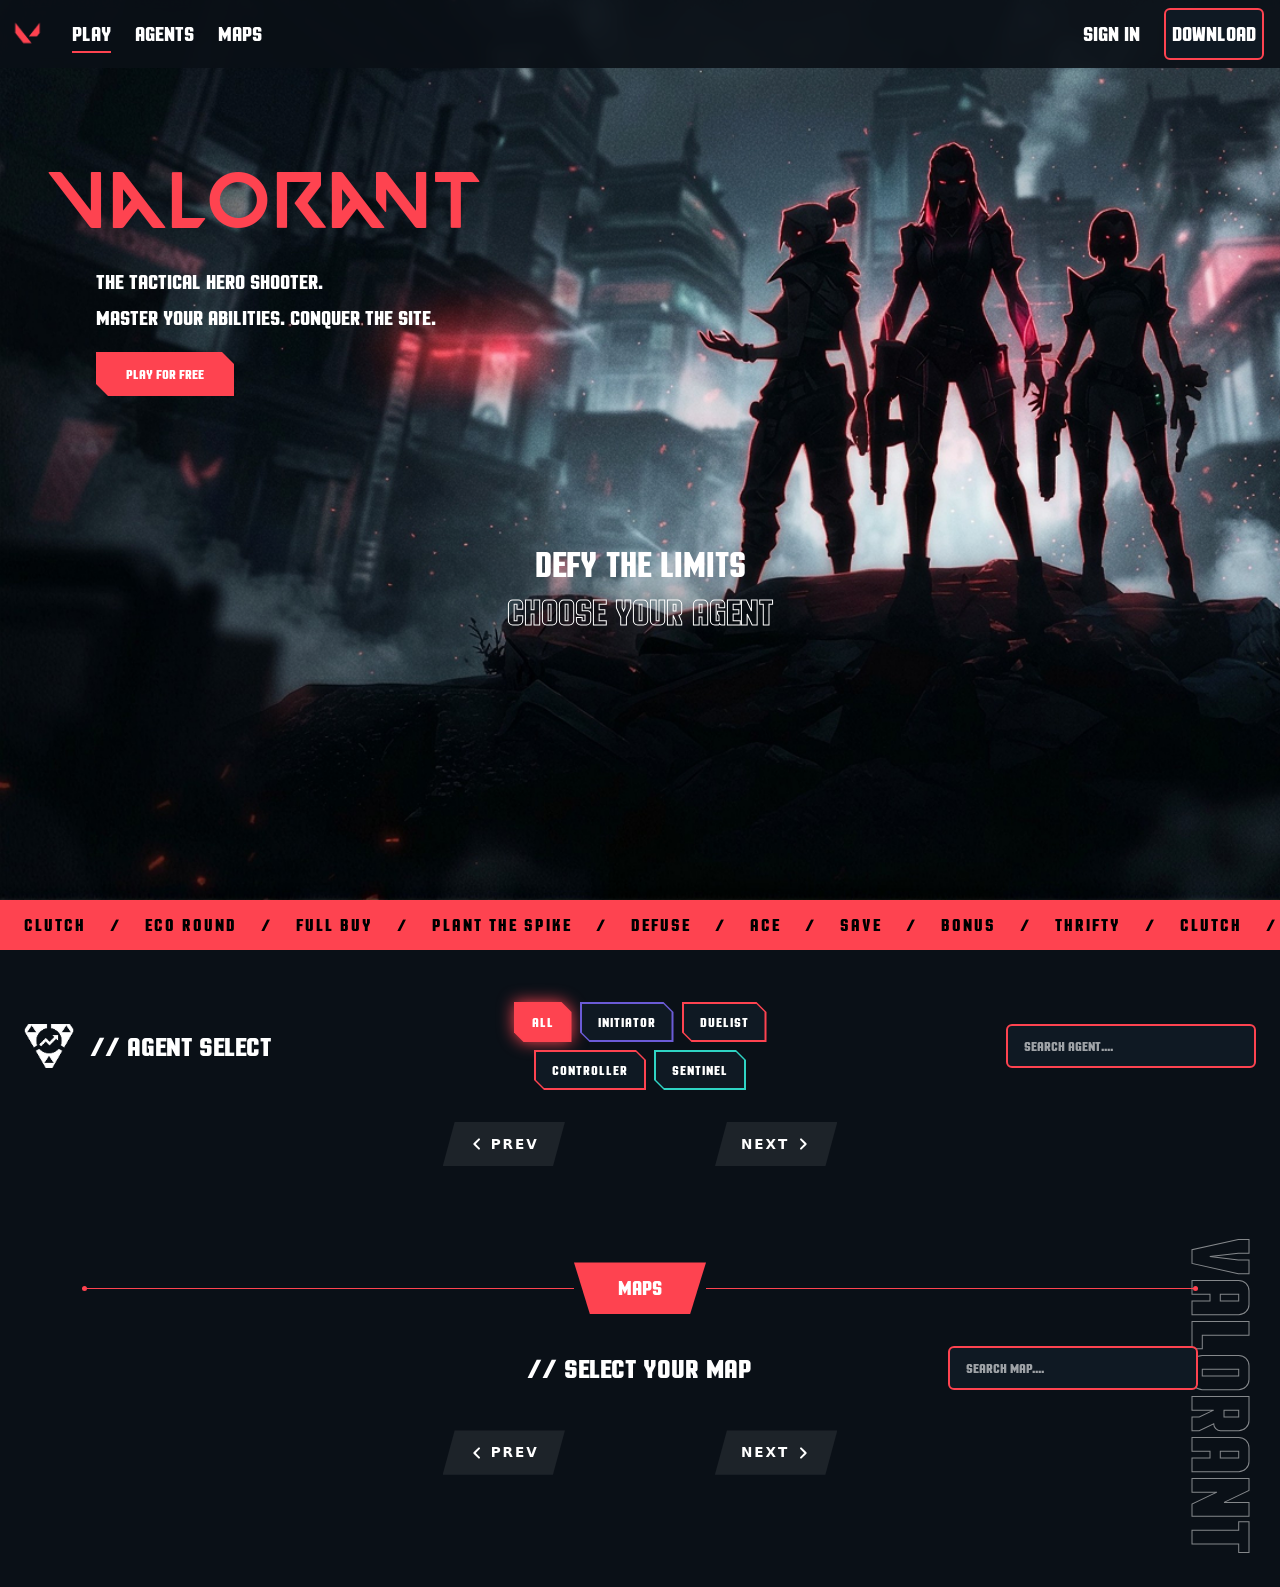
==== commit 80dd04b3: "added a new font and final touches" ====
--- a/API/index.html
+++ b/API/index.html
@@ -7,7 +7,9 @@
   <title>Valorant API</title>
   <link href="https://cdn.jsdelivr.net/npm/bootstrap@5.3.8/dist/css/bootstrap.min.css" rel="stylesheet"
     integrity="sha384-sRIl4kxILFvY47J16cr9ZwB07vP4J8+LH7qKQnuqkuIAvNWLzeN8tE5YBujZqJLB" crossorigin="anonymous">
-  <link href="https://fonts.googleapis.com/css2?family=Rajdhani:wght@300;400;500;600;700&display=swap" rel="stylesheet">
+  <link
+    href="https://fonts.googleapis.com/css2?family=Barlow:ital,wght@0,100;0,200;0,300;0,400;0,500;0,600;0,700;0,800;0,900;1,100;1,200;1,300;1,400;1,500;1,600;1,700;1,800;1,900&family=Rajdhani:wght@300;400;500;600;700&display=swap"
+    rel="stylesheet">
   <link rel="stylesheet" href="style.css">
 
 </head>
@@ -23,8 +25,10 @@
       </div>
 
       <div class="right-nav d-flex align-items-center gap-2 gap-md-4 p-2">
-        <a href="#Signin">SIGN IN</a>
-        <button class="download-btn">DOWNLOAD</button>
+        <a
+          href="https://authenticate.riotgames.com/?client_id=accountodactyl-prod&method=riot_identity&platform=web&redirect_uri=https%3A%2F%2Fauth.riotgames.com%2Fauthorize%3Facr_values%3Durn%253Ariot%253Agold%26client_id%3Daccountodactyl-prod%26redirect_uri%3Dhttps%253A%252F%252Faccount.riotgames.com%252Foauth2%252Flog-in%26response_type%3Dcode%26scope%3Dopenid%2520email%2520profile%2520riot%253A%252F%252Friot.atlas%252Fopenid%2520riot%253A%252F%252Friot.atlas%252Faccounts.edit%2520riot%253A%252F%252Friot.atlas%252Faccounts%252Fpassword.edit%2520riot%253A%252F%252Friot.atlas%252Faccounts%252Femail.edit%2520riot%253A%252F%252Friot.atlas%252Faccounts.auth%2520riot%253A%252F%252Fthird_party.revoke%2520riot%253A%252F%252Fthird_party.query%2520riot%253A%252F%252Fforgetme%252Fnotify.write%2520riot%253A%252F%252Friot.authenticator%252Fauth.code%2520riot%253A%252F%252Friot.authenticator%252Fauthz.edit%2520riot%253A%252F%252Frso%252Fmfa%252Fdevice.write%2520riot%253A%252F%252Friot.authenticator%252Fidentity.add%2520riot%253A%252F%252Friot.atlas%252Faccounts.read%2520riot%253A%252F%252Friot.parent-portal%252Fparent.write%26state%3D82628b3d-2001-4c8c-b0cc-2d7f9f37de15&security_profile=high">SIGN
+          IN</a>
+        <a class="download-btn text-decoration-none" href="https://playvalorant.com/en-us/download/">DOWNLOAD</a>
       </div>
     </div>
 
@@ -72,9 +76,11 @@
   <div class="agent-select container-fluid px-3 px-md-4 py-1" id="Agents">
     <div class="row align-items-center g-3">
 
-      <div class="col-12 col-lg-4 d-flex align-items-center justify-content-center justify-content-lg-start gap-3">
+      <div
+        class="col-12 col-lg-4 col-md-8 d-flex align-items-center justify-content-center justify-content-lg-start gap-3">
         <img src="images/spike.png" style="width: 50px; height: 50px;">
-        <h1 class="mb-0 text-white" style="font-family: 'Motion-control'; font-size: clamp(1.25rem, 5vw, 2rem);">// AGENT SELECT</h1>
+        <h1 class="mb-0 text-white" style="font-family: 'Motion-control'; font-size: clamp(1.25rem, 5vw, 2rem);">//
+          AGENT SELECT</h1>
       </div>
 
       <div class="col-12 col-lg-4">
@@ -88,7 +94,8 @@
       </div>
 
       <div class="col-12 col-lg-4 d-flex">
-        <input type="search" class="form-control agent-search mx-auto me-lg-0 ms-lg-auto" id="search" placeholder="SEARCH AGENT....">
+        <input type="search" class="form-control agent-search mx-auto me-lg-0 ms-lg-auto" id="search"
+          placeholder="SEARCH AGENT....">
       </div>
 
       <div class="container mt-4">
@@ -133,12 +140,14 @@
           <h1 class="maps-title mb-0" style="font-size: clamp(1.25rem, 5vw, 2rem);">// SELECT YOUR MAP</h1>
         </div>
         <div class="col-12 col-lg-4 d-flex">
-          <input type="search" class="form-control agent-search mx-auto me-lg-0 ms-lg-auto" id="searchMap" placeholder="SEARCH MAP....">
-        </div>
-      </div>
-
-      <div class="row g-2 g-md-4 mt-2" id="mapParent"></div>
-
+          <input type="search" class="form-control agent-search mx-auto me-lg-0 ms-lg-auto" id="searchMap"
+            placeholder="SEARCH MAP....">
+        </div>
+      </div>
+
+      <div class="row g-2 g-md-4 mt-2" id="mapParent">
+
+      </div>
       <div class="pager">
         <button class="pager-btn" onclick="prevMap()" aria-label="Previous page">
           <svg viewBox="0 0 24 24">
@@ -231,6 +240,8 @@
         </div>
       </div>
     </div>
+
+
   </div>
 
   <script src="https://cdn.jsdelivr.net/npm/bootstrap@5.3.8/dist/js/bootstrap.bundle.min.js"
--- a/API/style.css
+++ b/API/style.css
@@ -26,8 +26,8 @@
     src: url('fonts/valorant/Valorant Font.ttf') format('truetype');
 }
 
-.rajdhani-regular {
-    font-family: "Rajdhani", sans-serif;
+.barlow-regular {
+    font-family: "Barlow", sans-serif;
     font-weight: 400;
     font-style: normal;
 }
@@ -480,7 +480,7 @@
     line-height: 1.5;
     color: #b6bcc8;
     margin-bottom: 18px;
-    font-family: "Rajdhani", sans-serif;
+    font-family: "Barlow", sans-serif;
 }
 
 .m-heading {
@@ -547,7 +547,7 @@
     font-size: 0.72rem;
     line-height: 1.5;
     color: #b6bcc8;
-    font-family: "Rajdhani", sans-serif;
+    font-family: "Barlow", sans-serif;
 }
 
 .pager {
@@ -595,8 +595,13 @@
     z-index: -1;
 }
 
-.pager-btn:hover::after { transform: translateX(0); }
-.pager-btn:active { transform: scale(0.96); }
+.pager-btn:hover::after {
+    transform: translateX(0);
+}
+
+.pager-btn:active {
+    transform: scale(0.96);
+}
 
 .pager-btn svg {
     width: clamp(11px, 2.5vw, 16px);
@@ -732,7 +737,7 @@
     border-radius: 3px;
     background: rgba(10, 16, 23, 0.8);
     color: #fff;
-    font-family: "Rajdhani";
+    font-family: "Barlow", sans-serif;
     font-size: clamp(0.55rem, 2vw, 0.8rem);
 }
 
@@ -795,7 +800,7 @@
 }
 
 .map-m-coords {
-    font-family: "Rajdhani";
+    font-family: "Barlow", sans-serif;
     font-size: 1.5rem;
 }
 
@@ -844,6 +849,6 @@
     border-radius: 4px;
     background: #0f1923;
     color: #fff;
-    font-family: "Rajdhani", sans-serif;
+    font-family: "Barlow", sans-serif;
     font-size: 0.7rem;
 }
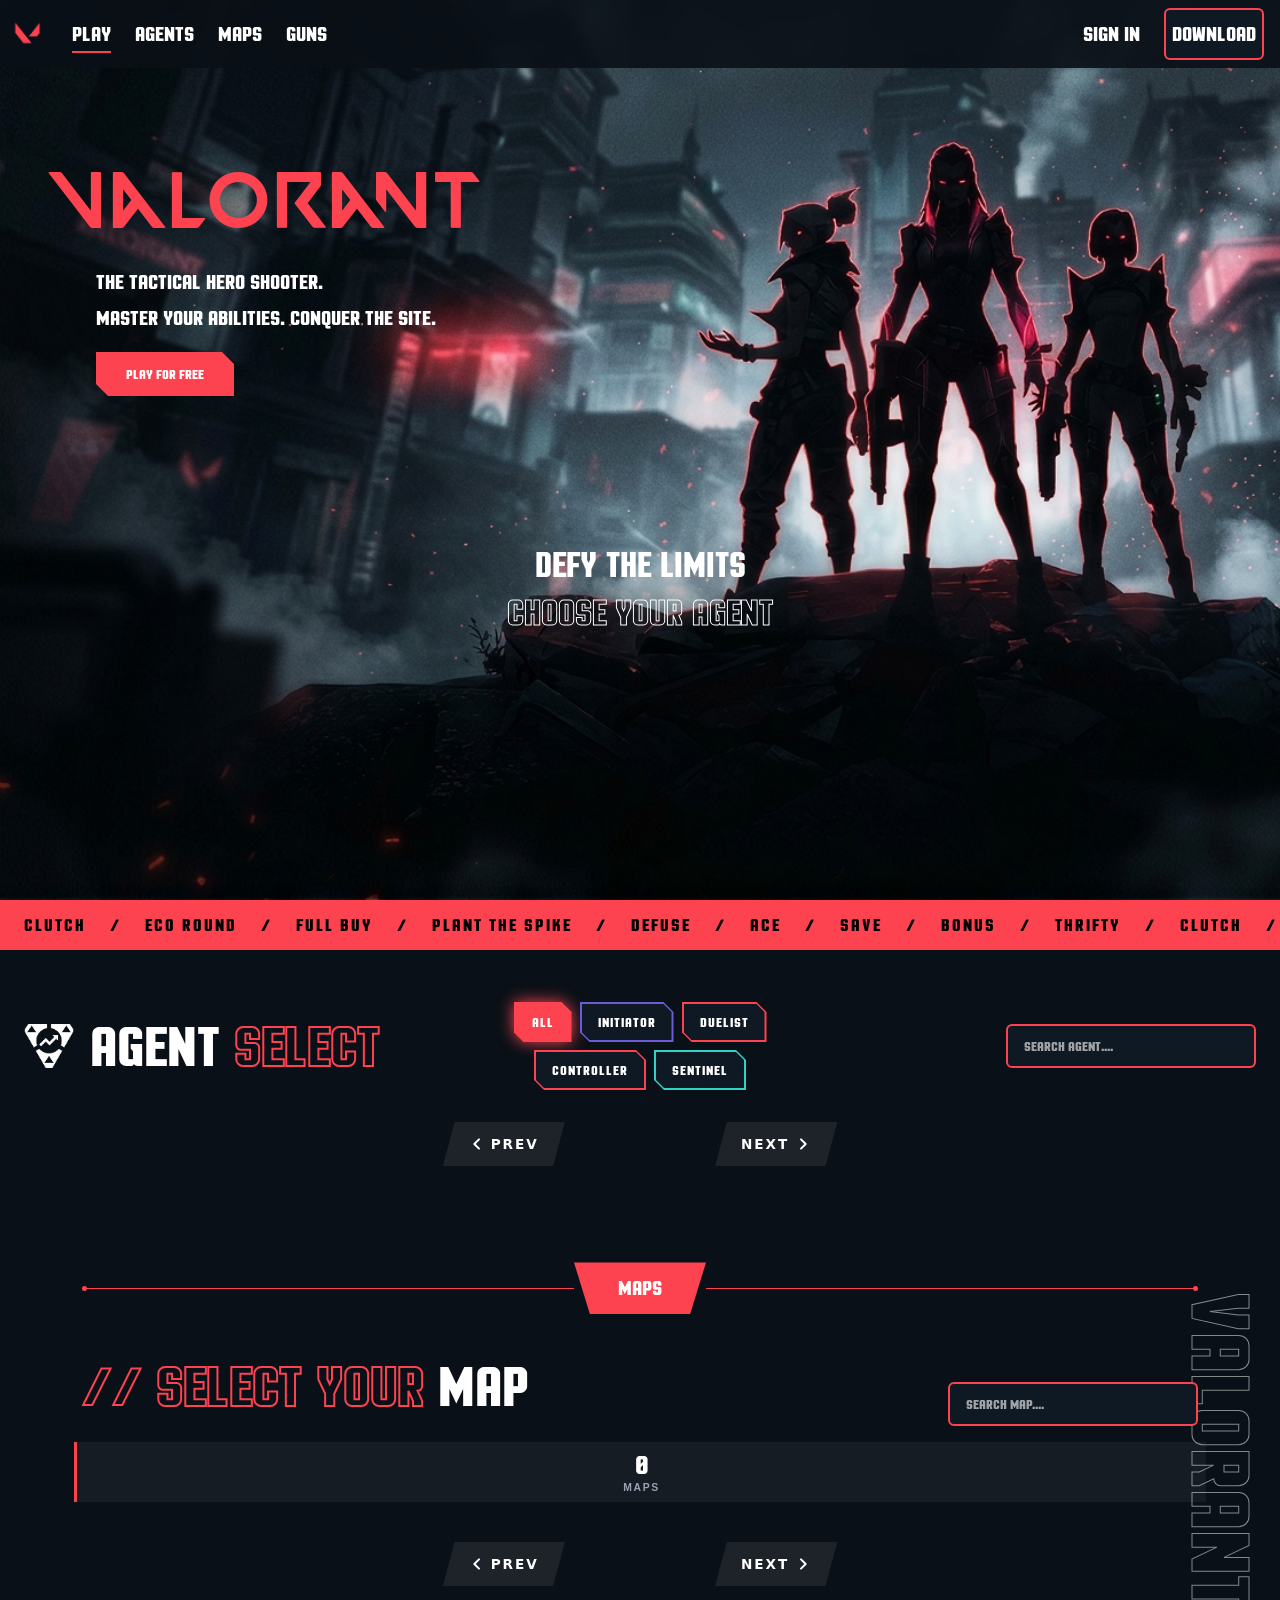
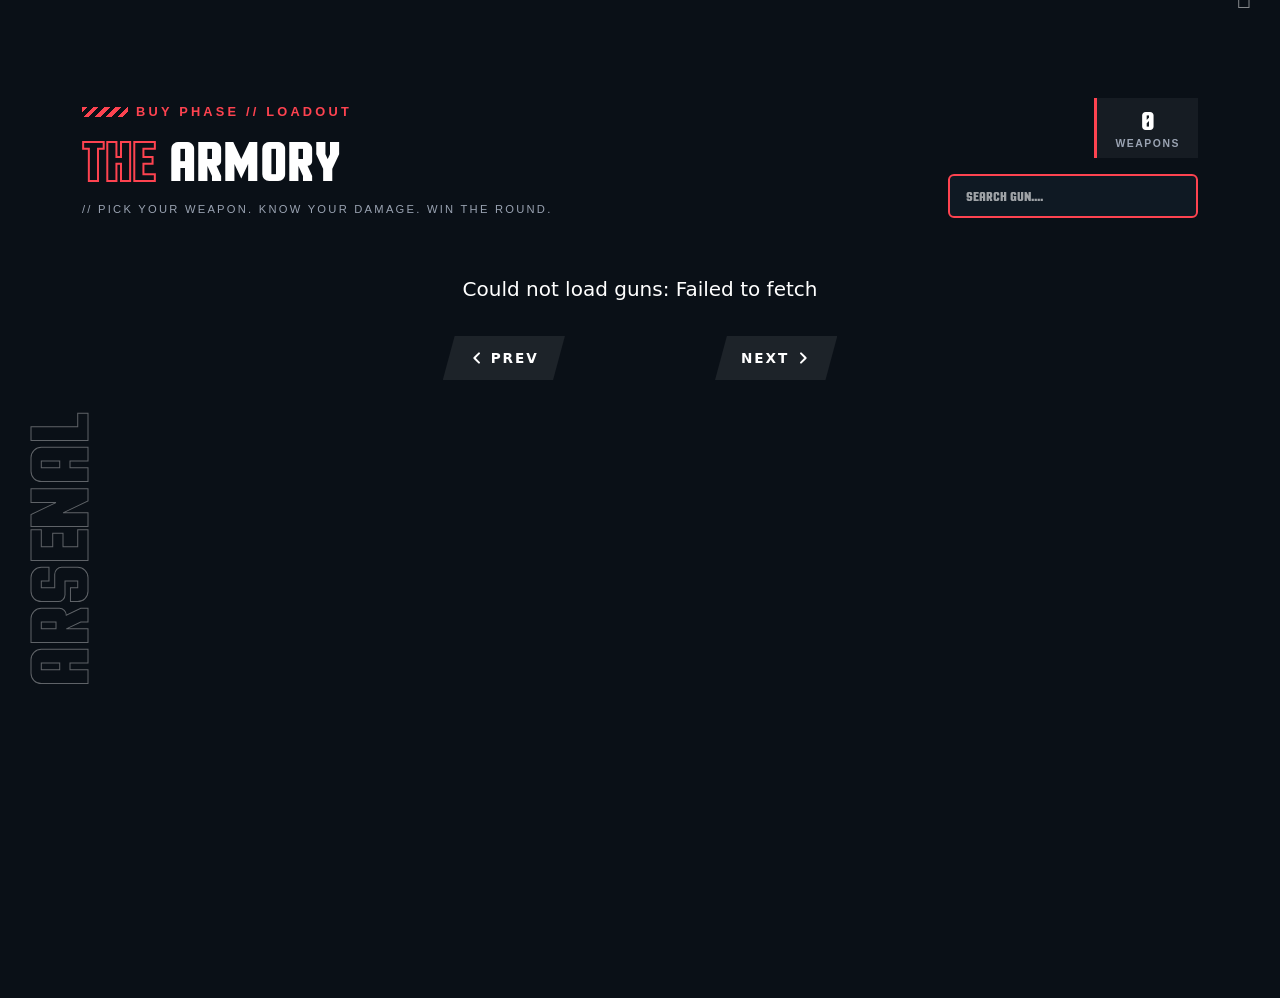
==== commit 09beee2d: "final touches" ====
--- a/API/index.html
+++ b/API/index.html
@@ -22,6 +22,7 @@
         <a href="#Play">PLAY</a>
         <a href="#Agents">AGENTS</a>
         <a href="#Maps">MAPS</a>
+        <a href="#Guns">GUNS</a>
       </div>
 
       <div class="right-nav d-flex align-items-center gap-2 gap-md-4 p-2">
@@ -79,8 +80,7 @@
       <div
         class="col-12 col-lg-4 col-md-8 d-flex align-items-center justify-content-center justify-content-lg-start gap-3">
         <img src="images/spike.png" style="width: 50px; height: 50px;">
-        <h1 class="mb-0 text-white" style="font-family: 'Motion-control'; font-size: clamp(1.25rem, 5vw, 2rem);">//
-          AGENT SELECT</h1>
+        <h1 class="ars-big">AGENT<span> SELECT</span></h1>
       </div>
 
       <div class="col-12 col-lg-4">
@@ -134,15 +134,15 @@
         <span class="maps-line"></span>
       </div>
 
-      <div class="row align-items-center g-3 mt-3">
-        <div class="col-lg-4 d-none d-lg-block"></div>
-        <div class="col-12 col-lg-4 text-center">
-          <h1 class="maps-title mb-0" style="font-size: clamp(1.25rem, 5vw, 2rem);">// SELECT YOUR MAP</h1>
+      <div class="row g-3 mt-3 align-items-end">
+        <div class="col-12 col-lg-8 text-center text-lg-start">
+          <h1 class="ars-big"><span>// Select Your</span> MAP</h1>
         </div>
         <div class="col-12 col-lg-4 d-flex">
           <input type="search" class="form-control agent-search mx-auto me-lg-0 ms-lg-auto" id="searchMap"
             placeholder="SEARCH MAP....">
         </div>
+        <div class="total"><span id="mapsCount">0</span><small>MAPS</small></div>
       </div>
 
       <div class="row g-2 g-md-4 mt-2" id="mapParent">
@@ -168,6 +168,50 @@
     </div>
   </div>
 
+  <div class="ars-section" id="Guns">
+    <div class="ars-watermark d-none d-md-block">ARSENAL</div>
+
+    <div class="container position-relative" style="z-index: 1;">
+      <div class="row align-items-end g-4">
+        <div class="col-12 col-lg-8 text-center text-lg-start">
+          <div class="ars-kicker d-flex align-items-center justify-content-center justify-content-lg-start gap-2">
+            <span class="ars-stripes"></span>BUY PHASE // LOADOUT
+          </div>
+          <h1 class="ars-big"><span>THE</span> ARMORY</h1>
+          <div class="ars-sub">// PICK YOUR WEAPON. KNOW YOUR DAMAGE. WIN THE ROUND.</div>
+        </div>
+        <div class="col-12 col-lg-4">
+          <div class="d-flex flex-wrap align-items-center justify-content-center justify-content-lg-end gap-3">
+            <div class="total"><span id="gunCount">0</span><small>WEAPONS</small></div>
+            <input type="search" class="form-control ars-search" id="searchGun" placeholder="SEARCH GUN....">
+          </div>
+        </div>
+      </div>
+
+      <div class="d-flex flex-wrap justify-content-center justify-content-lg-start gap-2 mt-4" id="gunTabs"></div>
+
+      <div class="row g-2 g-md-4 mt-2" id="gunParent"></div>
+
+      <div class="pager">
+        <button class="pager-btn" onclick="prevGun()" aria-label="Previous page">
+          <svg viewBox="0 0 24 24">
+            <path d="M15 5l-7 7 7 7" />
+          </svg>
+          <span>PREV</span>
+        </button>
+
+        <div class="pager-count" id="gunPage"></div>
+
+        <button class="pager-btn" onclick="nextGun()" aria-label="Next page">
+          <span>NEXT</span>
+          <svg viewBox="0 0 24 24">
+            <path d="M9 5l7 7-7 7" />
+          </svg>
+        </button>
+      </div>
+    </div>
+  </div>
+
   <div class="modal fade" id="agentModal" tabindex="-1" aria-hidden="true">
     <div class="modal-dialog modal-dialog-centered modal-dialog-scrollable modal-lg modal-fullscreen-md-down">
       <div class="modal-content agent-modal" id="agentModalContent">
@@ -240,8 +284,45 @@
         </div>
       </div>
     </div>
-
-
+  </div>
+
+  <div class="modal fade" id="gunModal" tabindex="-1" aria-hidden="true">
+    <div class="modal-dialog modal-dialog-centered modal-dialog-scrollable modal-lg modal-fullscreen-md-down">
+      <div class="modal-content ars-modal">
+        <button class="ars-close" data-bs-dismiss="modal">X</button>
+
+        <div class="modal-body p-3 p-md-4">
+          <div class="row g-3">
+            <div class="col-12 col-md-5">
+              <div class="ars-stage-big">
+                <img id="gMIcon" src="" alt="">
+                <div class="ars-pill" id="gMCategory"></div>
+              </div>
+            </div>
+
+            <div class="col-12 col-md-7">
+              <h2 class="ars-modal-name mb-3 pe-4" id="gMName"></h2>
+              <div class="row g-2" id="gMStats"></div>
+            </div>
+          </div>
+
+          <div class="ars-heading mt-4">// DAMAGE RANGES</div>
+          <div class="table-responsive">
+            <table class="table ars-table mb-0">
+              <thead>
+                <tr>
+                  <th>RANGE</th>
+                  <th>HEAD</th>
+                  <th>BODY</th>
+                  <th>LEG</th>
+                </tr>
+              </thead>
+              <tbody id="gMDamage"></tbody>
+            </table>
+          </div>
+        </div>
+      </div>
+    </div>
   </div>
 
   <script src="https://cdn.jsdelivr.net/npm/bootstrap@5.3.8/dist/js/bootstrap.bundle.min.js"
--- a/API/style.css
+++ b/API/style.css
@@ -33,7 +33,8 @@
 }
 
 #Agents,
-#Maps {
+#Maps,
+#Guns {
     scroll-margin-top: 70px;
 }
 
@@ -385,7 +386,7 @@
     border: none;
     color: #fff;
     font-family: 'Motion-control';
-    font-size: 1.3rem;
+    font-size: 2rem;
 }
 
 .agent-modal .close-x:hover {
@@ -739,6 +740,7 @@
     color: #fff;
     font-family: "Barlow", sans-serif;
     font-size: clamp(0.55rem, 2vw, 0.8rem);
+    letter-spacing: 1px;
 }
 
 .map-name {
@@ -786,7 +788,7 @@
     border: none;
     color: #fff;
     font-family: 'Motion-control';
-    font-size: 1.1rem;
+    font-size: 2rem;
 }
 
 .map-modal .close-x:hover {
@@ -801,7 +803,8 @@
 
 .map-m-coords {
     font-family: "Barlow", sans-serif;
-    font-size: 1.5rem;
+    font-size: 1.2rem;
+    letter-spacing: 1px;
 }
 
 .map-panel {
@@ -851,4 +854,387 @@
     color: #fff;
     font-family: "Barlow", sans-serif;
     font-size: 0.7rem;
+}
+
+:root {
+    --red: #FE4350;
+    --panel: #0f1923;
+    --muted: #9aa3b2;
+}
+
+.ars-section {
+    position: relative;
+    overflow: hidden;
+    min-height: 100vh;
+}
+
+.ars-watermark {
+    position: absolute;
+    left: 10px;
+    top: 50%;
+    transform: translateY(-50%) rotate(180deg);
+    writing-mode: vertical-rl;
+    font-family: 'Motion-control', sans-serif;
+    font-size: clamp(3rem, 8vw, 6rem);
+    line-height: 1;
+    color: transparent;
+    -webkit-text-stroke: 1px rgba(255, 255, 255, 0.35);
+    pointer-events: none;
+    z-index: 0;
+}
+
+.ars-search {
+    width: 250px;
+    max-width: 100%;
+    background-color: var(--panel);
+    color: #fff;
+    font-family: 'Motion-control', sans-serif;
+    font-size: 1rem;
+    padding: 8px 16px;
+    border: 2px solid var(--red);
+    border-radius: 6px;
+}
+
+.ars-search::placeholder {
+    color: rgba(255, 255, 255, 0.6);
+    font-family: 'Motion-control', sans-serif;
+}
+
+.ars-search:focus {
+    background-color: var(--panel);
+    color: #fff;
+    border-color: var(--red);
+    box-shadow: 0 0 10px rgba(254, 67, 80, 0.5);
+    outline: none;
+}
+
+.ars-tab {
+    position: relative;
+    isolation: isolate;
+    border: none;
+    background: transparent;
+    color: #fff;
+    font-family: 'Motion-control', sans-serif;
+    font-size: clamp(0.7rem, 2.8vw, 1rem);
+    letter-spacing: 1px;
+    padding: 8px clamp(12px, 3vw, 20px);
+    clip-path: polygon(0 0, calc(100% - 10px) 0, 100% 10px, 100% 100%, 10px 100%, 0 calc(100% - 10px));
+    transition: color 0.2s ease-in-out;
+}
+
+.ars-tab::before {
+    content: "";
+    position: absolute;
+    inset: 0;
+    z-index: -2;
+    background: rgba(255, 255, 255, 0.25);
+}
+
+.ars-tab::after {
+    content: "";
+    position: absolute;
+    inset: 2px;
+    z-index: -1;
+    background: var(--panel);
+    clip-path: polygon(0 0, calc(100% - 8px) 0, 100% 8px, 100% 100%, 8px 100%, 0 calc(100% - 8px));
+    transition: background 0.2s ease-in-out;
+}
+
+.ars-tab:hover::before {
+    background: var(--red);
+}
+
+.ars-tab.active::before {
+    background: var(--red);
+}
+
+.ars-tab.active::after {
+    background: var(--red);
+}
+
+.ars-card {
+    position: relative;
+    display: flex;
+    flex-direction: column;
+    height: 100%;
+    padding: 14px 14px 14px 18px;
+    cursor: pointer;
+    background: linear-gradient(160deg, #1a1f2b, #0f1923);
+    border: 1px solid rgba(255, 255, 255, 0.12);
+    clip-path: polygon(0 0, calc(100% - 18px) 0, 100% 18px, 100% 100%, 0 100%);
+    transition: transform 0.2s ease-in-out, background 0.2s ease-in-out;
+}
+
+.ars-card::before {
+    content: "";
+    position: absolute;
+    left: 0;
+    top: 0;
+    width: 4px;
+    height: 100%;
+    background: var(--red);
+    opacity: 0.35;
+    transition: opacity 0.2s ease-in-out;
+}
+
+.ars-card:hover {
+    transform: translateY(-4px);
+    background: linear-gradient(160deg, #262d3d, #131c28);
+}
+
+.ars-card:hover::before {
+    opacity: 1;
+}
+
+.ars-top {
+    display: flex;
+    justify-content: space-between;
+    align-items: center;
+    gap: 6px;
+    padding-right: 14px;
+}
+
+.ars-cat {
+    font-family: 'Barlow', sans-serif;
+    font-weight: 600;
+    font-size: clamp(0.6rem, 2vw, 0.8rem);
+    letter-spacing: 0.12em;
+    color: var(--muted);
+    text-transform: uppercase;
+}
+
+.ars-cost {
+    font-family: 'Motion-control', sans-serif;
+    color: var(--red);
+    font-size: clamp(0.7rem, 2.6vw, 1rem);
+}
+
+.ars-stage {
+    flex: 1;
+    display: flex;
+    align-items: center;
+    justify-content: center;
+    padding: 14px 0;
+}
+
+.ars-img {
+    width: 100%;
+    max-height: clamp(50px, 10vw, 80px);
+    object-fit: contain;
+    transition: transform 0.3s ease-in-out;
+}
+
+.ars-card:hover .ars-img {
+    transform: scale(1.1);
+}
+
+.ars-name {
+    font-family: 'Motion-control', sans-serif;
+    color: #fff;
+    text-transform: uppercase;
+    font-size: clamp(0.9rem, 3.5vw, 1.3rem);
+    margin-bottom: 8px;
+}
+
+.ars-bar-row {
+    display: flex;
+    align-items: center;
+    gap: 6px;
+    margin-top: 4px;
+}
+
+.ars-bar-label {
+    width: 36px;
+    font-family: 'Barlow', sans-serif;
+    font-weight: 600;
+    font-size: 0.65rem;
+    letter-spacing: 0.08em;
+    color: var(--muted);
+}
+
+.ars-bar {
+    flex: 1;
+    height: 4px;
+    background: rgba(255, 255, 255, 0.12);
+}
+
+.ars-bar-fill {
+    height: 100%;
+    background: var(--red);
+}
+
+.ars-bar-value {
+    width: 30px;
+    text-align: right;
+    font-family: 'Barlow', sans-serif;
+    font-weight: 600;
+    font-size: 0.72rem;
+    color: #fff;
+}
+
+.ars-modal {
+    position: relative;
+    overflow: hidden;
+    color: #fff;
+    border: 1px solid rgba(255, 255, 255, 0.15);
+    border-radius: 8px;
+    background:
+        radial-gradient(circle at 20% 20%, rgba(254, 67, 80, 0.25), transparent 55%),
+        #12151d;
+}
+
+.ars-close {
+    position: absolute;
+    top: 8px;
+    right: 14px;
+    z-index: 5;
+    background: none;
+    border: none;
+    color: #fff;
+    font-family: 'Motion-control', sans-serif;
+    font-size: 2rem;
+}
+
+.ars-close:hover {
+    color: var(--red);
+}
+
+.ars-stage-big {
+    height: 100%;
+    min-height: 200px;
+    padding: 20px;
+    display: flex;
+    flex-direction: column;
+    align-items: center;
+    justify-content: center;
+    gap: 14px;
+    border: 1px solid rgba(255, 255, 255, 0.25);
+    border-radius: 6px;
+    background: rgba(15, 25, 35, 0.55);
+}
+
+.ars-stage-big img {
+    width: 100%;
+    max-height: 130px;
+    object-fit: contain;
+}
+
+.ars-pill {
+    padding: 3px 14px;
+    border: 1px solid var(--red);
+    border-radius: 6px;
+    background: var(--panel);
+    font-family: 'Motion-control', sans-serif;
+    font-size: 0.8rem;
+    letter-spacing: 0.05em;
+    text-transform: uppercase;
+}
+
+.ars-modal-name {
+    font-family: 'Motion-control', sans-serif;
+    font-size: clamp(1.5rem, 6vw, 2.2rem);
+    text-transform: uppercase;
+}
+
+.ars-heading {
+    font-family: 'Motion-control', sans-serif;
+    font-size: 1.3rem;
+    margin-bottom: 14px;
+}
+
+.ars-stat {
+    padding: 8px 12px;
+    border: 1px solid rgba(255, 255, 255, 0.25);
+    border-radius: 6px;
+    background: rgba(15, 25, 35, 0.55);
+}
+
+.ars-stat-label {
+    font-family: 'Barlow', sans-serif;
+    font-weight: 600;
+    font-size: 0.72rem;
+    letter-spacing: 0.08em;
+    color: var(--muted);
+}
+
+.ars-stat-value {
+    font-family: 'Motion-control', sans-serif;
+    font-size: clamp(0.9rem, 3.5vw, 1.15rem);
+    color: #fff;
+}
+
+.ars-table {
+    --bs-table-bg: transparent;
+    --bs-table-color: #fff;
+    --bs-table-border-color: rgba(255, 255, 255, 0.2);
+    font-family: 'Barlow', sans-serif;
+    font-weight: 500;
+}
+
+.ars-table th {
+    font-family: 'Motion-control', sans-serif;
+    font-weight: normal;
+    color: var(--red);
+    font-size: 0.85rem;
+}
+
+.ars-kicker {
+        font-family: 'Barlow', sans-serif;
+        font-weight: 700;
+        letter-spacing: 0.25em;
+        font-size: 0.8rem;
+        color: var(--red);
+}
+
+.ars-stripes {
+        display: inline-block;
+        width: 46px;
+        height: 10px;
+        background: repeating-linear-gradient(135deg, var(--red) 0 4px, transparent 4px 8px);
+}
+
+.ars-big {
+        font-family: 'Motion-control', sans-serif;
+        font-size: clamp(2.5rem, 11vw, 4rem);
+        line-height: 1;
+        color: #fff;
+        text-transform: uppercase;
+        margin: 8px 0;
+}
+
+.ars-big span {
+        color: transparent;
+        -webkit-text-stroke: 2px var(--red);
+}
+
+.ars-sub {
+        font-family: 'Barlow', sans-serif;
+        font-weight: 500;
+        letter-spacing: 0.2em;
+        font-size: clamp(0.7rem, 2.6vw, 0.60rem);
+        color: var(--muted);
+}
+
+.total {
+        display: flex;
+        flex-direction: column;
+        align-items: center;
+        padding: 6px 18px;
+        border-left: 3px solid var(--red);
+        background: rgba(255, 255, 255, 0.05);
+}
+
+.total span {
+        font-family: 'Motion-control', sans-serif;
+        font-size: 2rem;
+        line-height: 1;
+        color: #fff;
+}
+
+.total small {
+        font-family: 'Barlow', sans-serif;
+        font-weight: 600;
+        letter-spacing: 0.15em;
+        font-size: 0.65rem;
+        color: var(--muted);
 }
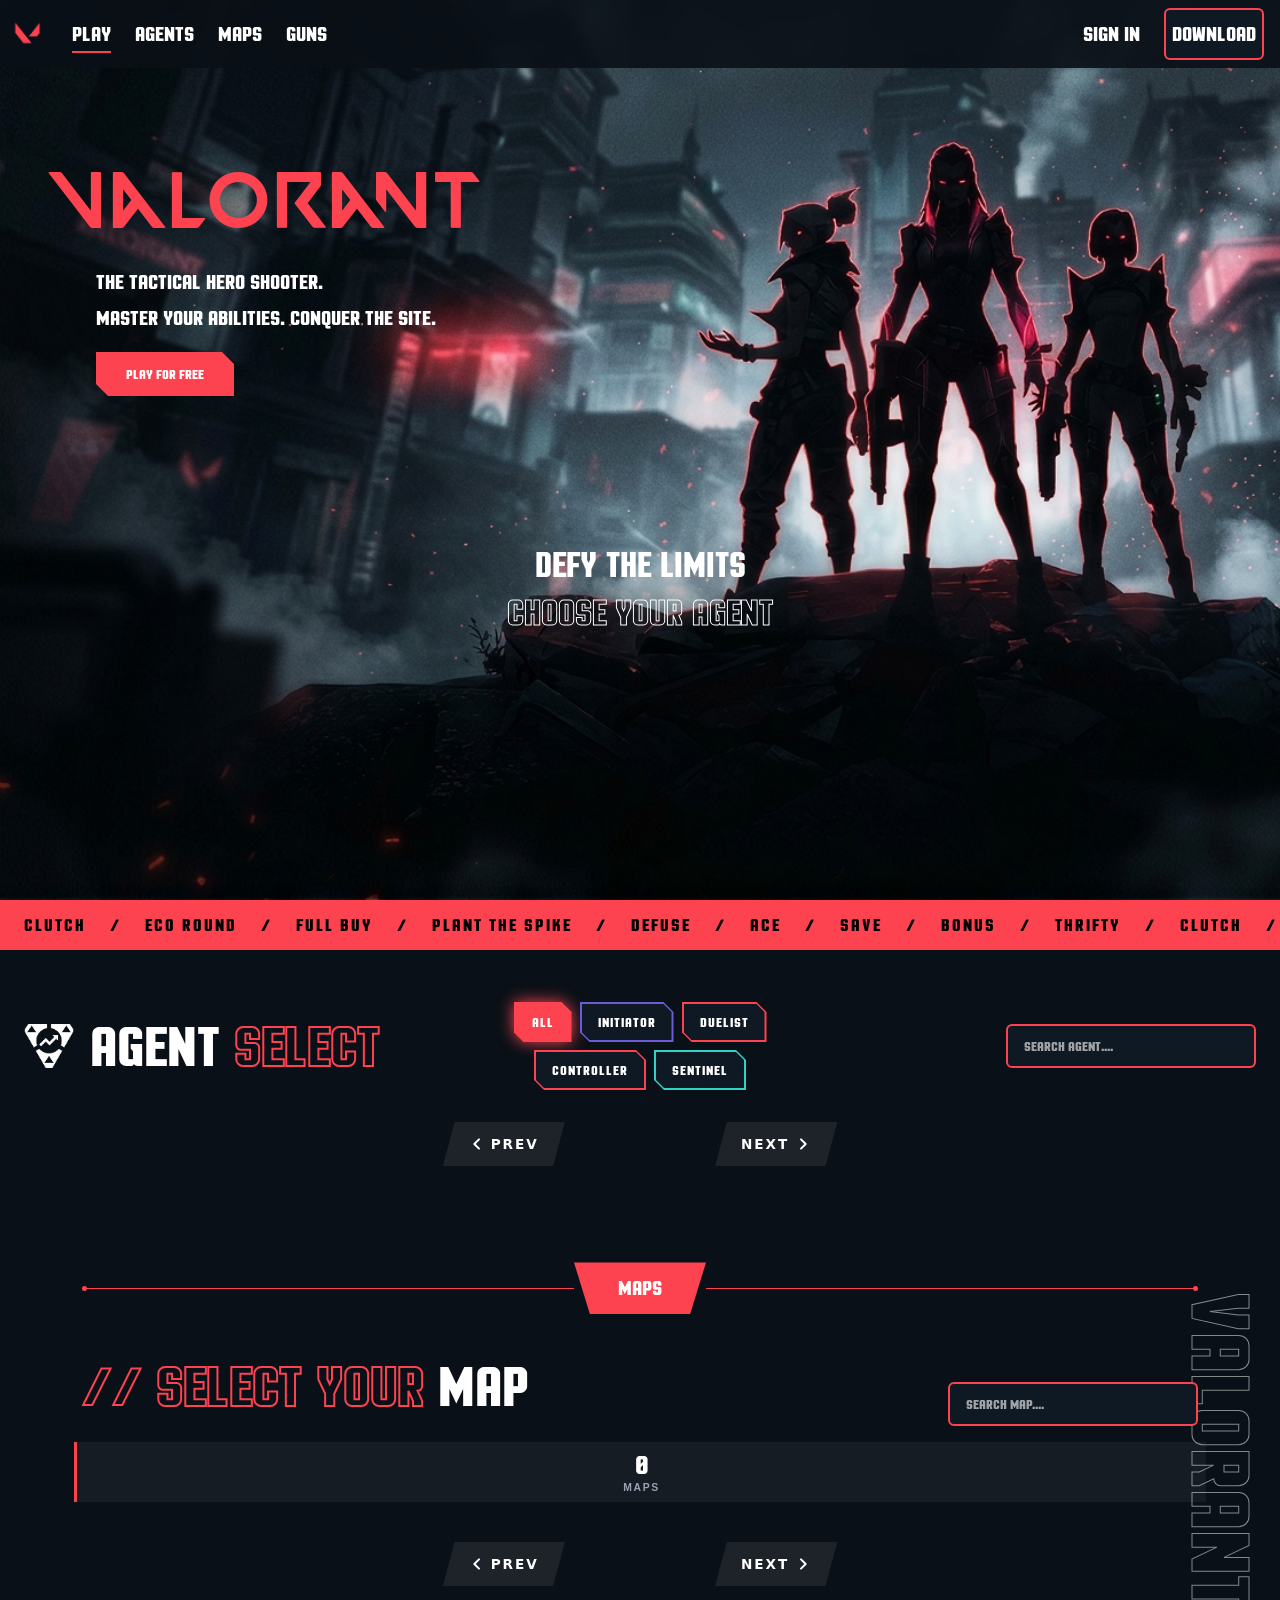
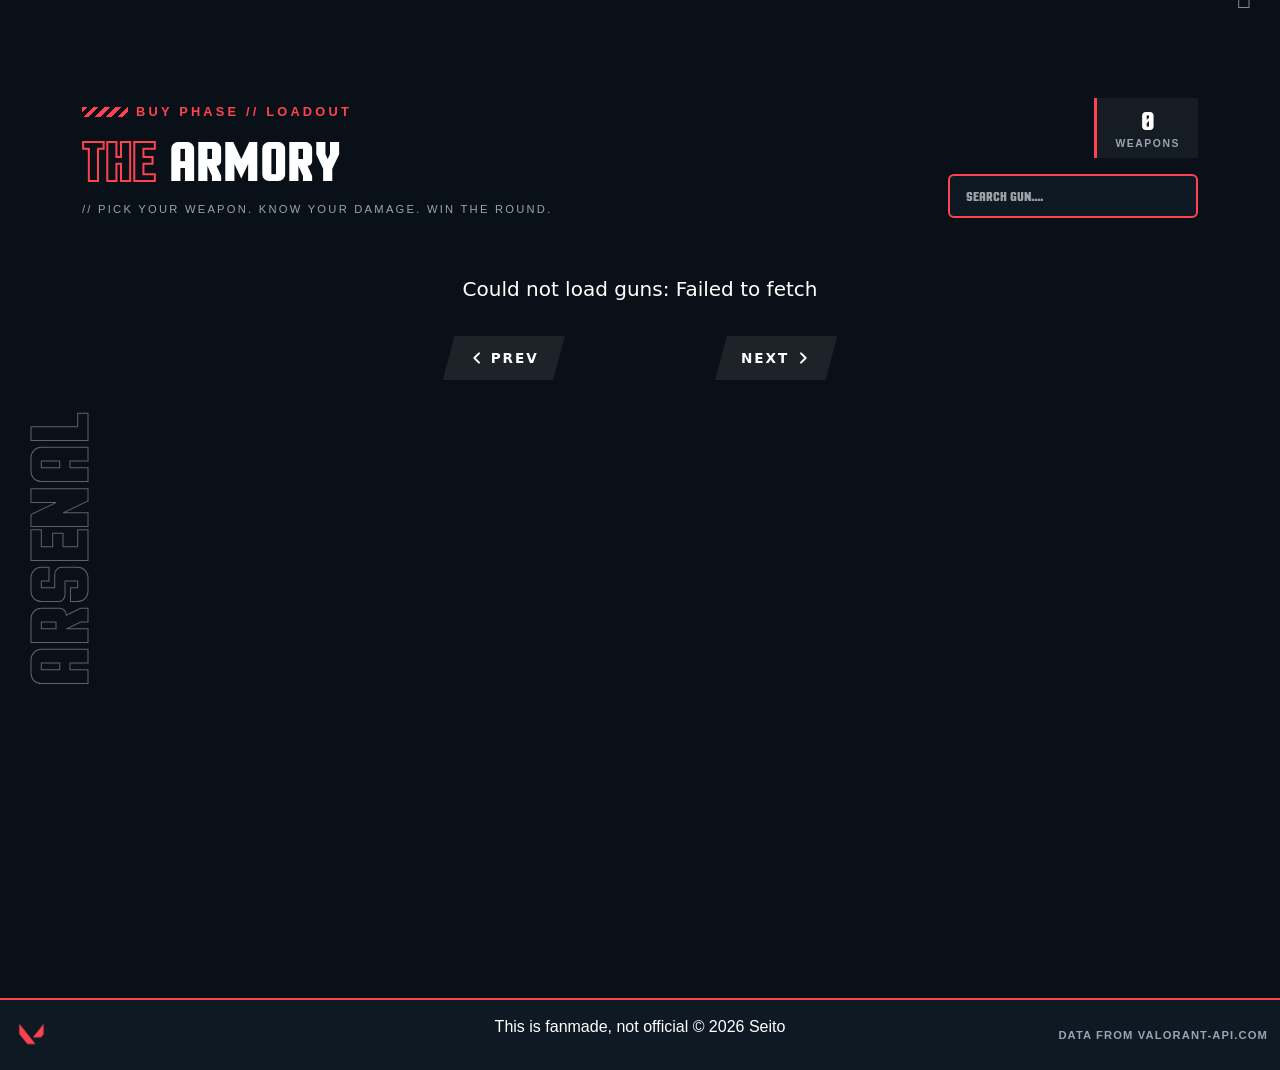
==== commit ef062cc2: "added guns section and footer" ====
--- a/API/index.html
+++ b/API/index.html
@@ -325,6 +325,24 @@
     </div>
   </div>
 
+  <div class="footer">
+    <div class="container-fluid">
+      <div class="row align-items-center text-center g-2">
+        <div class="col-12 col-md-4 text-md-start">
+          <img src="images/valorant-logo.png" alt="Valorant">
+        </div>
+
+        <div class="col-12 col-md-4 footer-content">
+          <p>This is fanmade, not official &copy; 2026 Seito</p>
+        </div>
+
+        <div class="col-12 col-md-4 text-md-end footer-copy">
+          DATA FROM VALORANT-API.COM
+        </div>
+      </div>
+    </div>
+  </div>
+
   <script src="https://cdn.jsdelivr.net/npm/bootstrap@5.3.8/dist/js/bootstrap.bundle.min.js"
     integrity="sha384-FKyoEForCGlyvwx9Hj09JcYn3nv7wiPVlz7YYwJrWVcXK/BmnVDxM+D2scQbITxI"
     crossorigin="anonymous"></script>
--- a/API/style.css
+++ b/API/style.css
@@ -1237,4 +1237,32 @@
         letter-spacing: 0.15em;
         font-size: 0.65rem;
         color: var(--muted);
-}+}
+
+.footer {
+    padding: 15px 0;
+    border-top: 2px solid #FE4350;
+    background: #0f1923;
+}
+
+.footer img {
+    height: clamp(24px, 7vw, 40px);
+    width: auto;
+}
+
+.footer-content p {
+     font-family: 'Barlow', sans-serif;
+    font-size: clamp(0.7rem, 3vw, 1rem);
+    color: #ffffff;
+    text-decoration: none;
+    transition: color 0.2s ease-in-out;
+}
+
+.footer-copy {
+    font-family: 'Barlow', sans-serif;
+    font-weight: 600;
+    font-size: 0.7rem;
+    letter-spacing: 0.1em;
+    color: var(--muted);
+}
+
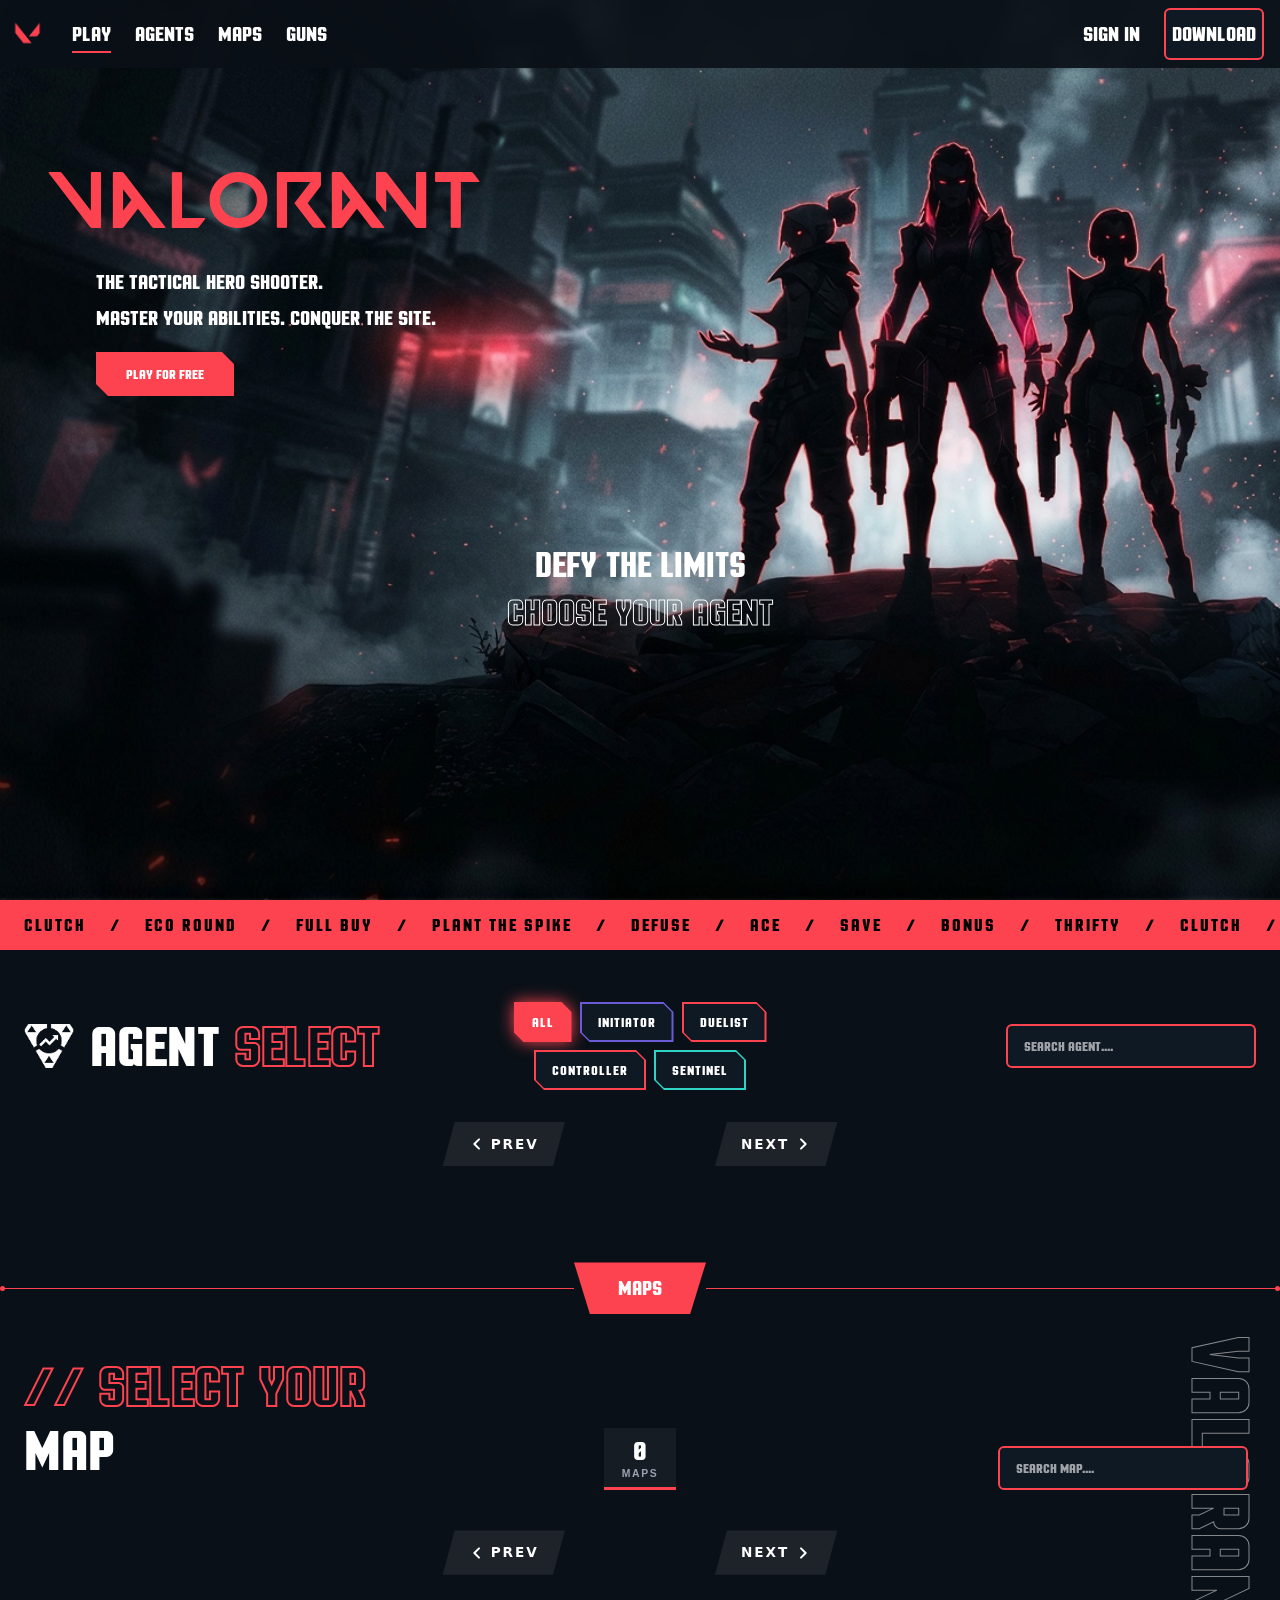
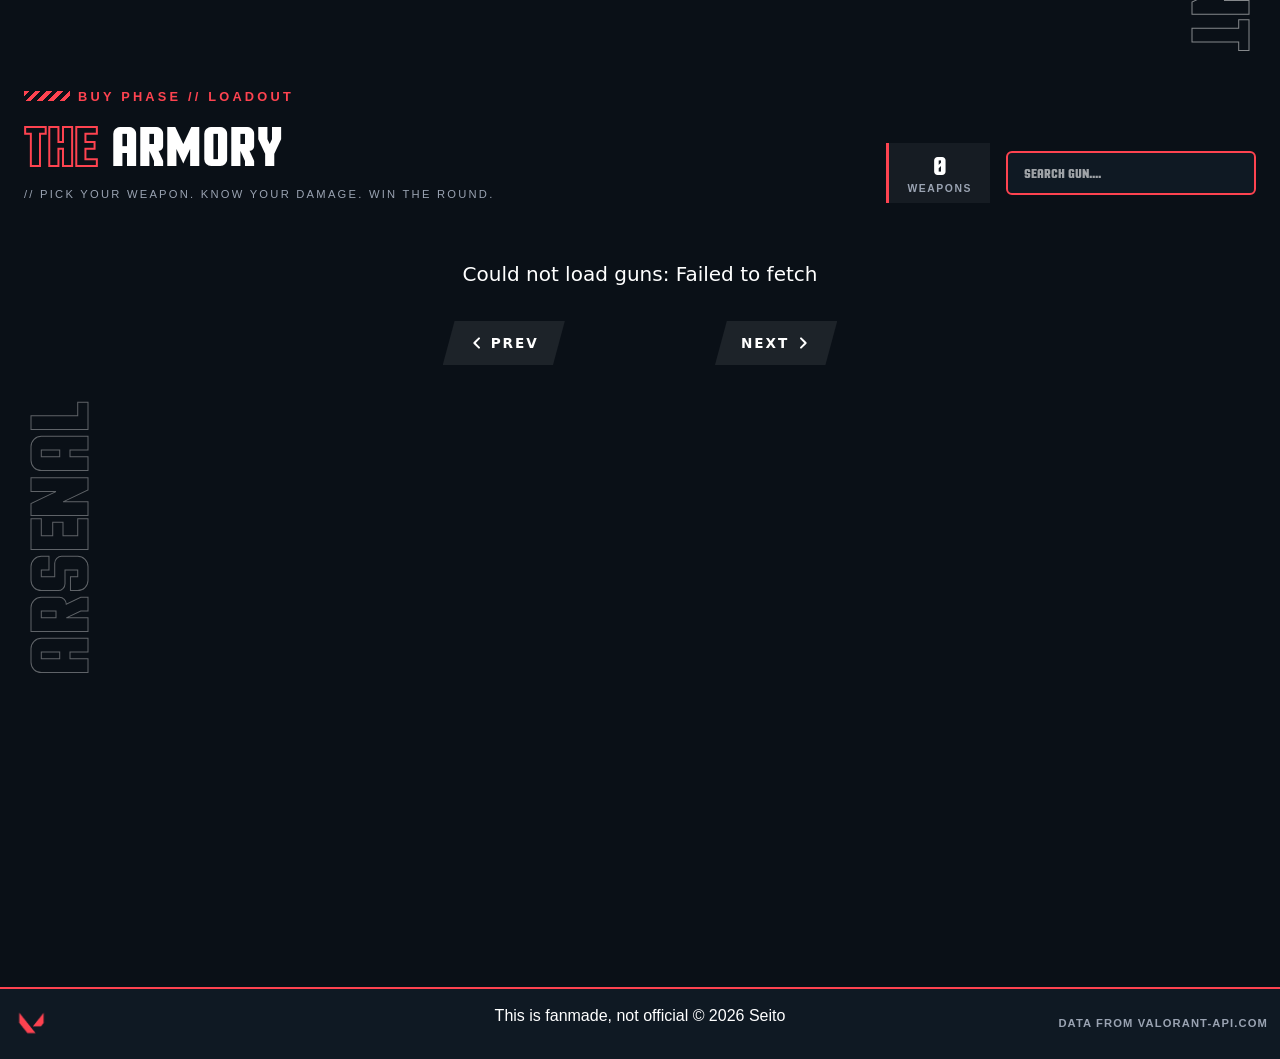
==== commit 218ae744: "adjusted layouts" ====
--- a/API/index.html
+++ b/API/index.html
@@ -94,7 +94,7 @@
       </div>
 
       <div class="col-12 col-lg-4 d-flex">
-        <input type="search" class="form-control agent-search mx-auto me-lg-0 ms-lg-auto" id="search"
+        <input type="search" class="form-control search mx-auto me-lg-0 ms-lg-auto" id="search"
           placeholder="SEARCH AGENT....">
       </div>
 
@@ -127,27 +127,35 @@
   <div class="maps-section" id="Maps">
     <div class="maps-watermark d-none d-md-block">VALORANT</div>
 
-    <div class="container position-relative" style="z-index: 1;">
+    <div class="container-fluid px-0 position-relative" style="z-index: 1;">
       <div class="maps-head">
         <span class="maps-line"></span>
         <span class="maps-tab">MAPS</span>
         <span class="maps-line"></span>
       </div>
-
+    </div>
+
+    <div class="container-fluid px-5 px-md-4 position-relative" style="z-index: 1;">
       <div class="row g-3 mt-3 align-items-end">
-        <div class="col-12 col-lg-8 text-center text-lg-start">
+        <div class="col-12 col-lg-4 text-center text-lg-start">
           <h1 class="ars-big"><span>// Select Your</span> MAP</h1>
         </div>
+
+        <div class="col-12 col-lg-4 d-flex justify-content-center">
+          <div class="total"><span id="mapsCount">0</span><small>MAPS</small></div>
+        </div>
+
         <div class="col-12 col-lg-4 d-flex">
-          <input type="search" class="form-control agent-search mx-auto me-lg-0 ms-lg-auto" id="searchMap"
+          <input type="search" class="form-control search mx-2 me-lg-3.1 ms-lg-auto" id="searchMap"
             placeholder="SEARCH MAP....">
         </div>
-        <div class="total"><span id="mapsCount">0</span><small>MAPS</small></div>
-      </div>
-
+      </div>
+    </div>
+
+    <div class="container position-relative" style="z-index: 1;">
       <div class="row g-2 g-md-4 mt-2" id="mapParent">
-
-      </div>
+      </div>
+
       <div class="pager">
         <button class="pager-btn" onclick="prevMap()" aria-label="Previous page">
           <svg viewBox="0 0 24 24">
@@ -169,9 +177,7 @@
   </div>
 
   <div class="ars-section" id="Guns">
-    <div class="ars-watermark d-none d-md-block">ARSENAL</div>
-
-    <div class="container position-relative" style="z-index: 1;">
+    <div class="container-fluid px-5 px-md-4 position-relative" style="z-index: 1;">
       <div class="row align-items-end g-4">
         <div class="col-12 col-lg-8 text-center text-lg-start">
           <div class="ars-kicker d-flex align-items-center justify-content-center justify-content-lg-start gap-2">
@@ -183,12 +189,16 @@
         <div class="col-12 col-lg-4">
           <div class="d-flex flex-wrap align-items-center justify-content-center justify-content-lg-end gap-3">
             <div class="total"><span id="gunCount">0</span><small>WEAPONS</small></div>
-            <input type="search" class="form-control ars-search" id="searchGun" placeholder="SEARCH GUN....">
-          </div>
-        </div>
-      </div>
-
-      <div class="d-flex flex-wrap justify-content-center justify-content-lg-start gap-2 mt-4" id="gunTabs"></div>
+            <input type="search" class="form-control search" id="searchGun" placeholder="SEARCH GUN....">
+          </div>
+        </div>
+      </div>
+    </div>
+    <div class="ars-watermark d-none d-md-block">ARSENAL</div>
+
+    <div class="container position-relative" style="z-index: 1;">
+
+      <div class="d-flex flex-wrap justify-content-center gap-2 mt-4" id="gunTabs"></div>
 
       <div class="row g-2 g-md-4 mt-2" id="gunParent"></div>
 
--- a/API/style.css
+++ b/API/style.css
@@ -261,7 +261,7 @@
     filter: drop-shadow(0 0 8px var(--c));
 }
 
-.agent-search {
+.search {
     width: 250px;
     max-width: 100%;
     height: auto;
@@ -275,12 +275,12 @@
     transition: all 0.2s ease-in-out;
 }
 
-.agent-search::placeholder {
+.search::placeholder {
     color: rgba(255, 255, 255, 0.6);
     font-family: 'Motion-control', sans-serif;
 }
 
-.agent-search:focus {
+.search:focus {
     background-color: #0f1923;
     color: #ffffff;
     border-color: #FE4350;
@@ -638,7 +638,7 @@
 .maps-watermark {
     position: absolute;
     right: 10px;
-    top: 50%;
+    top: 60%;
     transform: translateY(-50%);
     writing-mode: vertical-rl;
     font-family: 'Motion-control';
@@ -883,31 +883,6 @@
     z-index: 0;
 }
 
-.ars-search {
-    width: 250px;
-    max-width: 100%;
-    background-color: var(--panel);
-    color: #fff;
-    font-family: 'Motion-control', sans-serif;
-    font-size: 1rem;
-    padding: 8px 16px;
-    border: 2px solid var(--red);
-    border-radius: 6px;
-}
-
-.ars-search::placeholder {
-    color: rgba(255, 255, 255, 0.6);
-    font-family: 'Motion-control', sans-serif;
-}
-
-.ars-search:focus {
-    background-color: var(--panel);
-    color: #fff;
-    border-color: var(--red);
-    box-shadow: 0 0 10px rgba(254, 67, 80, 0.5);
-    outline: none;
-}
-
 .ars-tab {
     position: relative;
     isolation: isolate;
@@ -1220,7 +1195,6 @@
         flex-direction: column;
         align-items: center;
         padding: 6px 18px;
-        border-left: 3px solid var(--red);
         background: rgba(255, 255, 255, 0.05);
 }
 
@@ -1239,6 +1213,14 @@
         color: var(--muted);
 }
 
+#Maps .total {
+    border-bottom: 3px solid var(--red);
+}
+
+#Guns .total {
+    border-left: 3px solid var(--red);
+}
+
 .footer {
     padding: 15px 0;
     border-top: 2px solid #FE4350;
